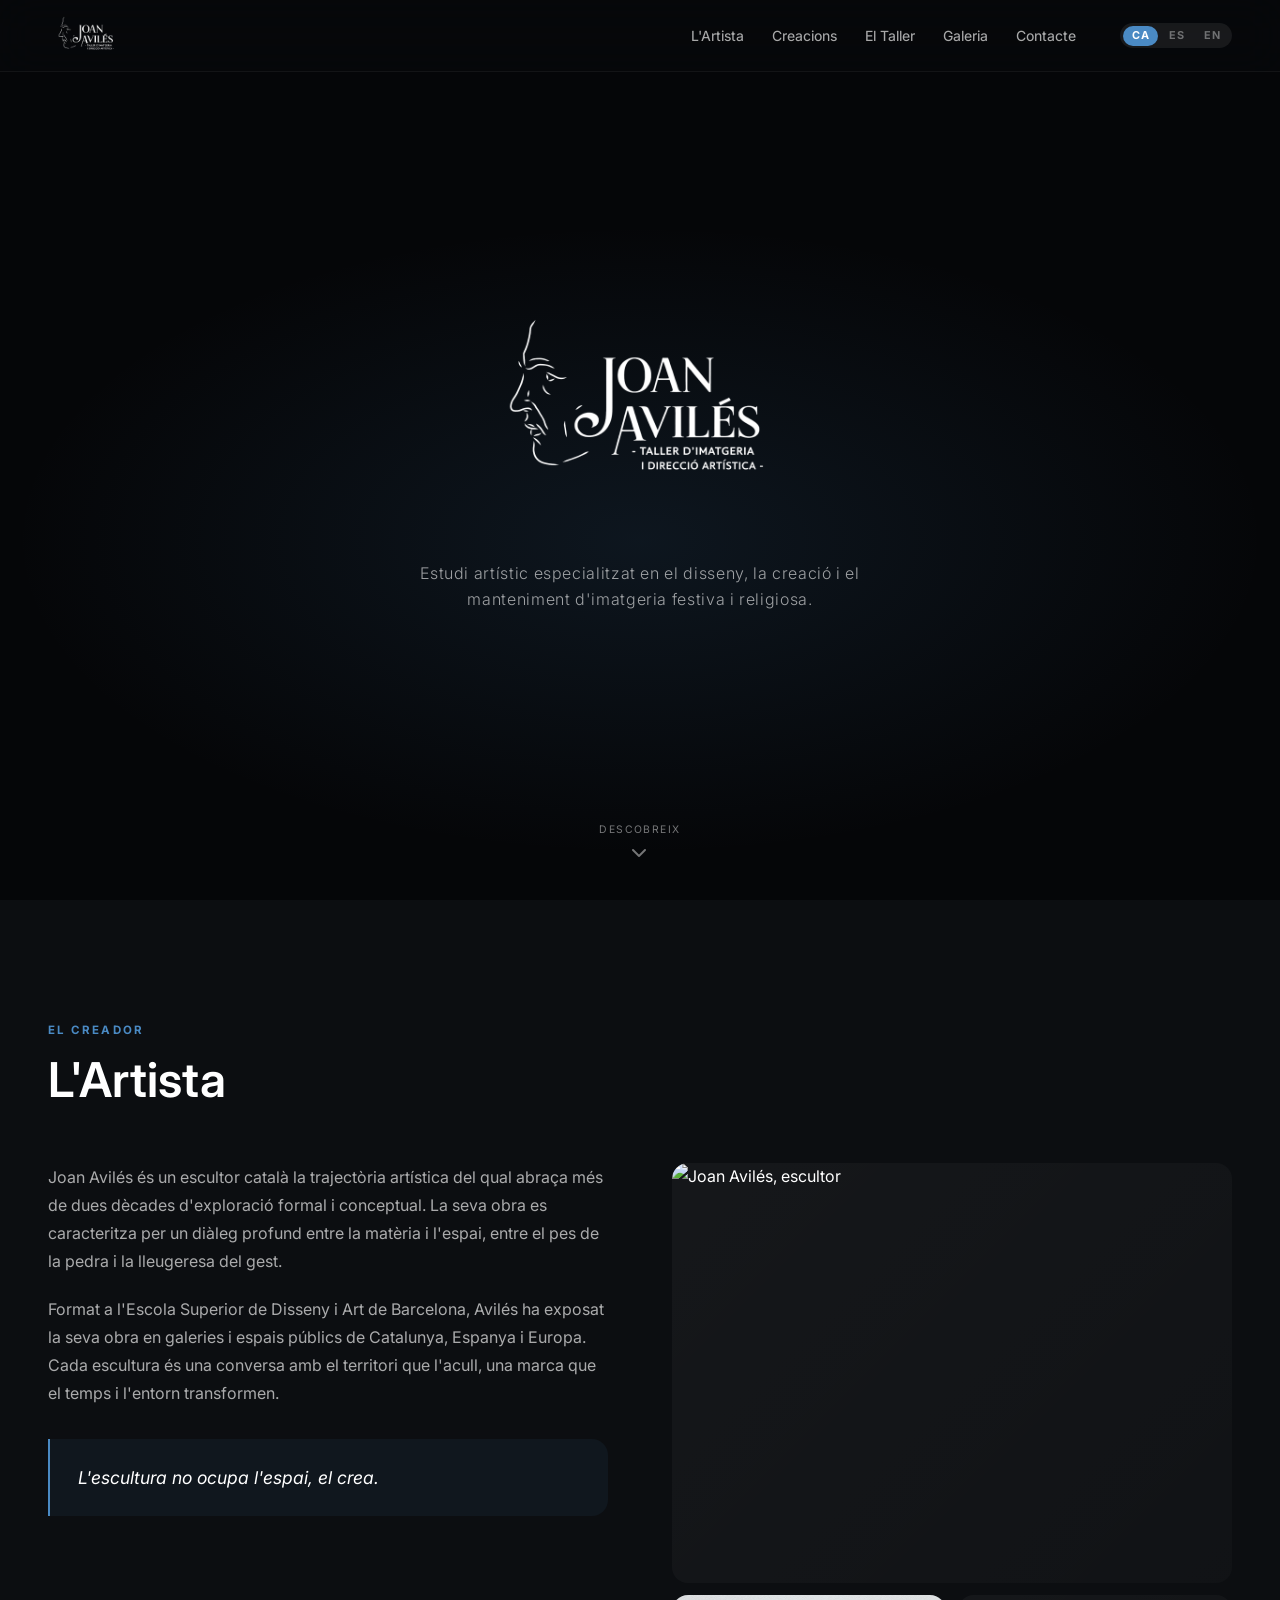
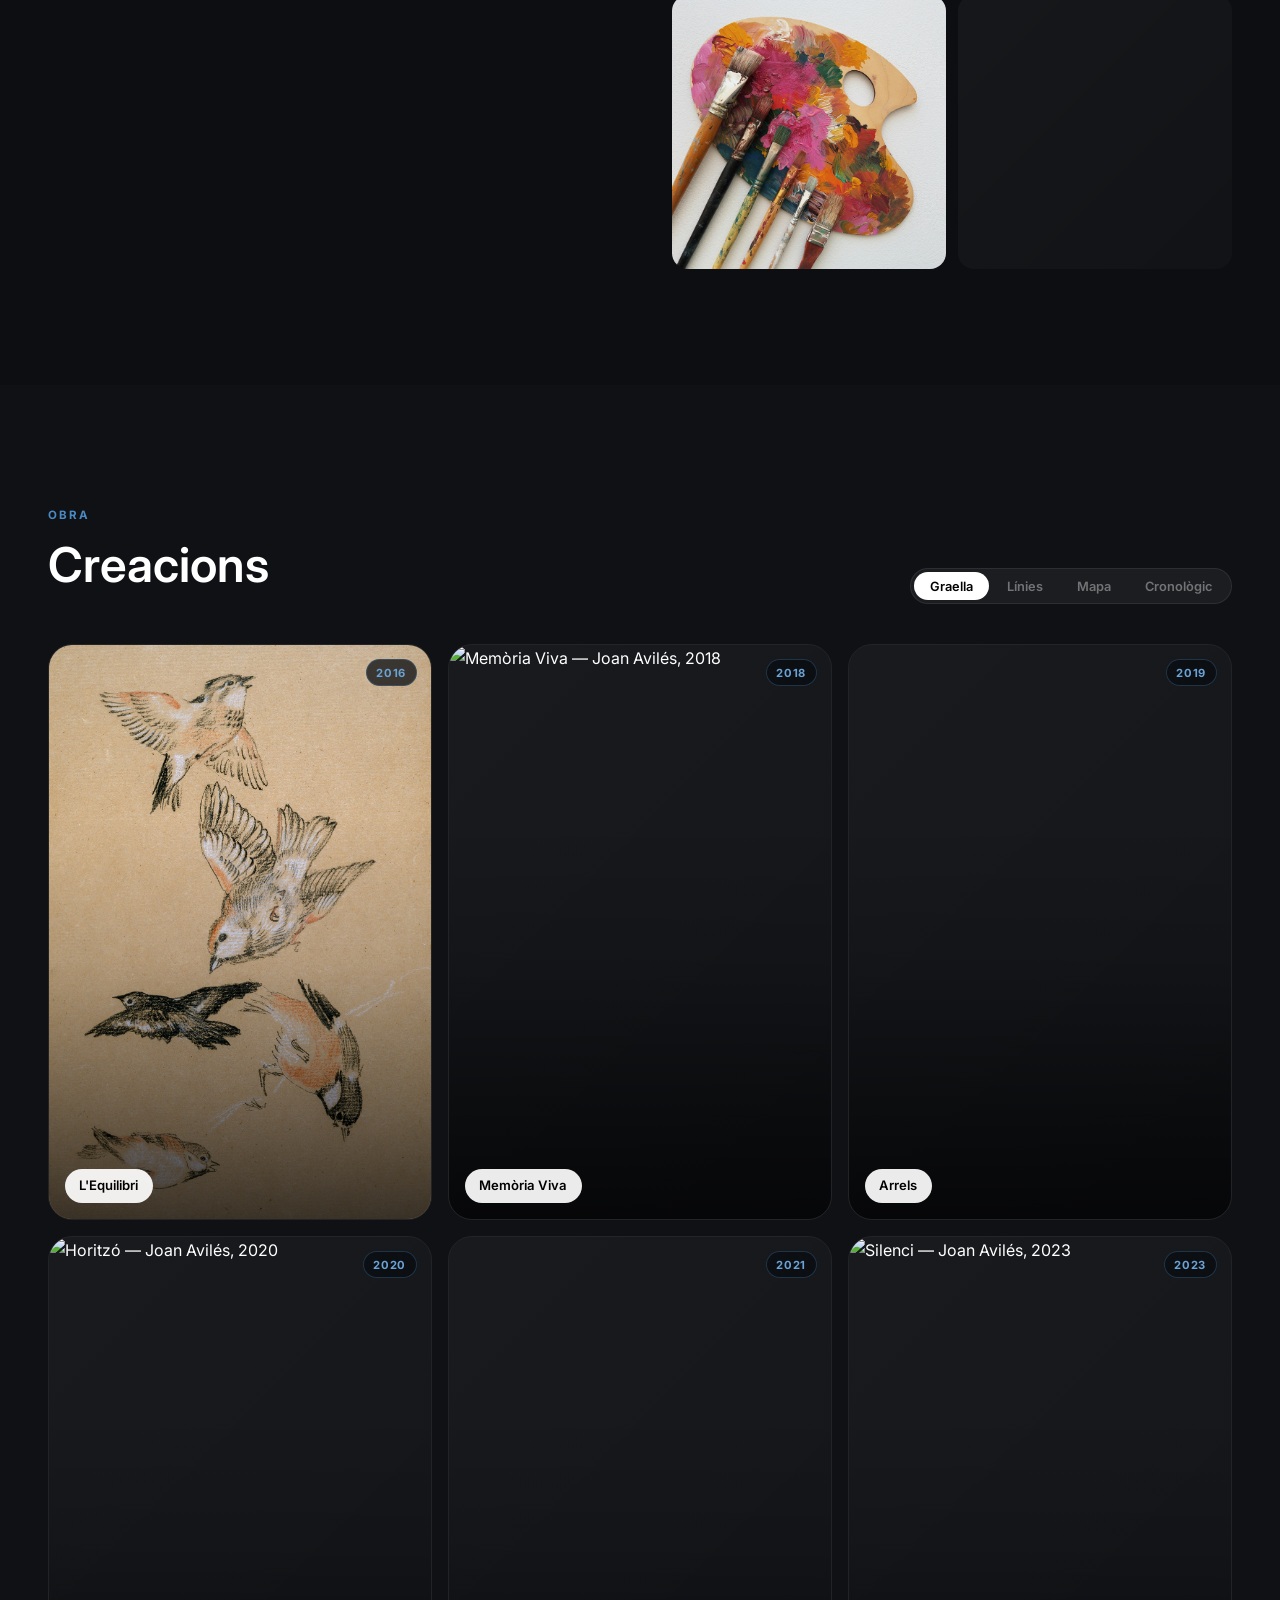
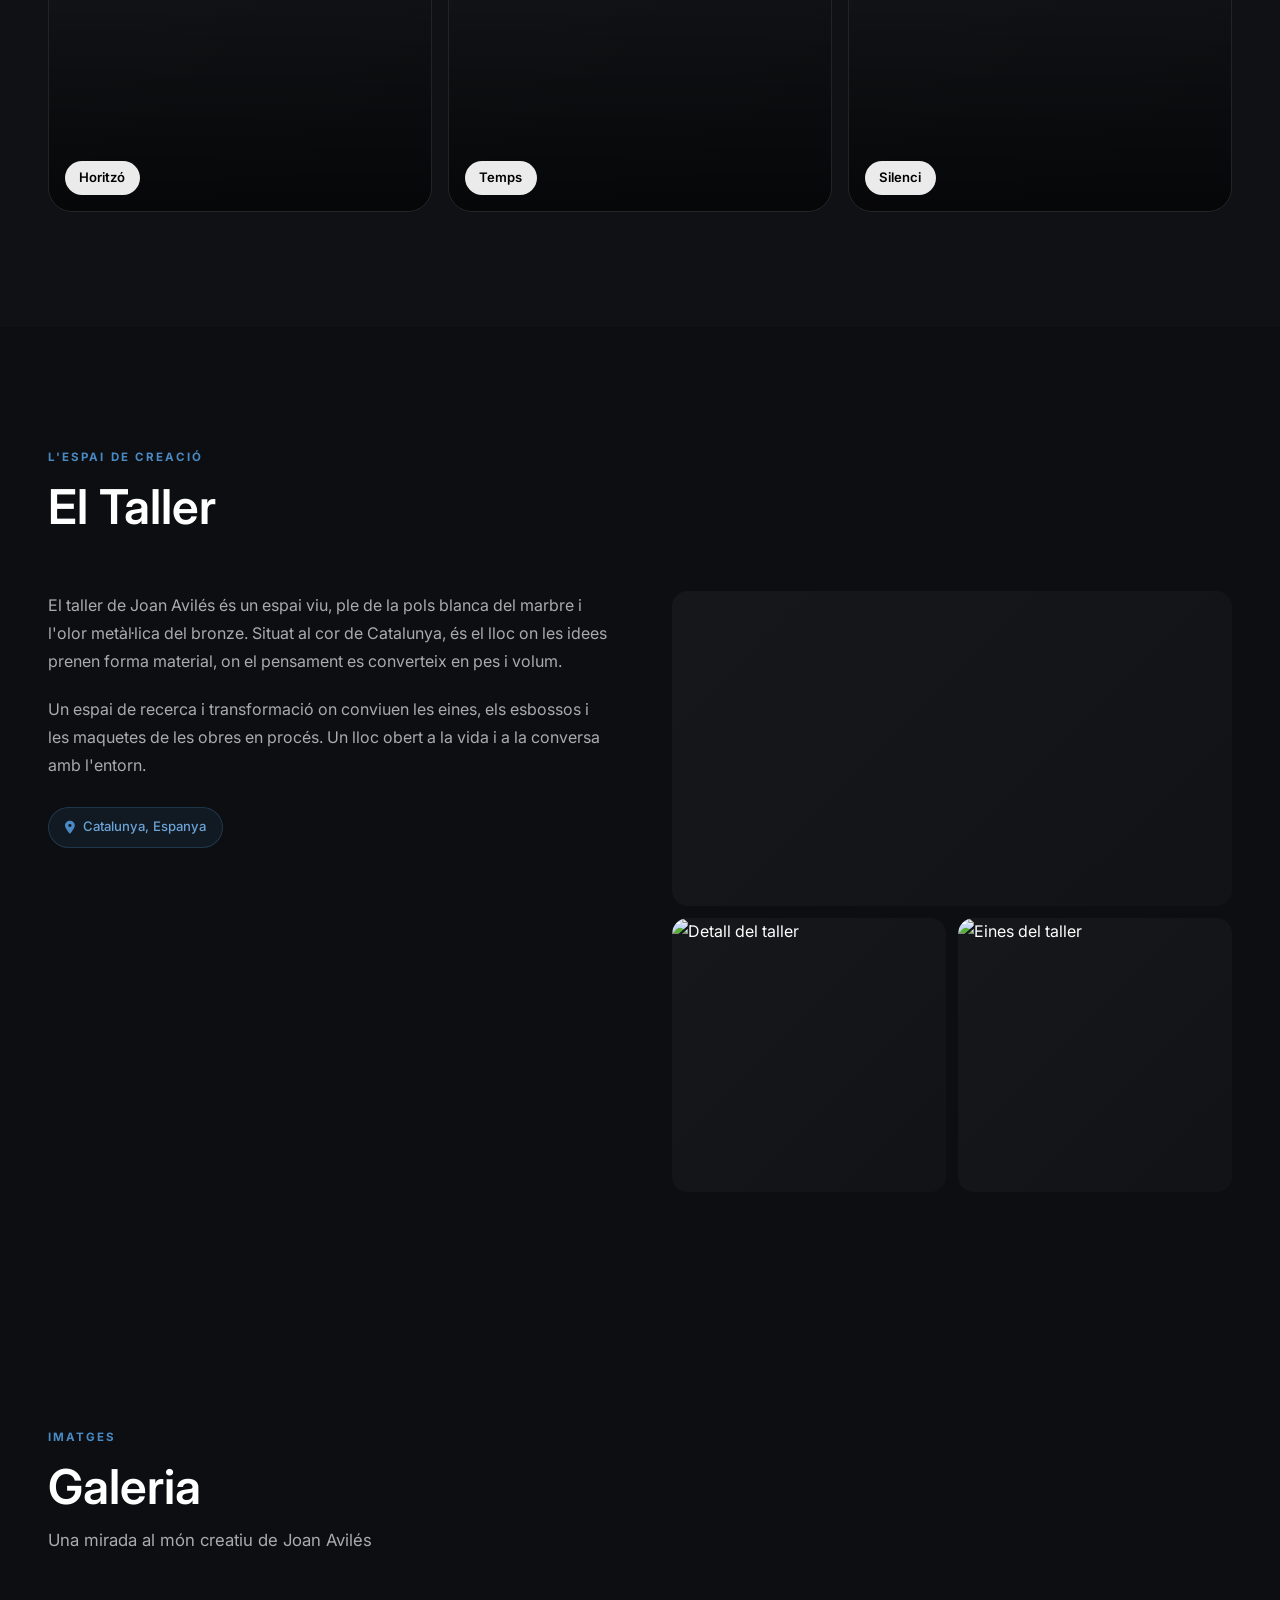
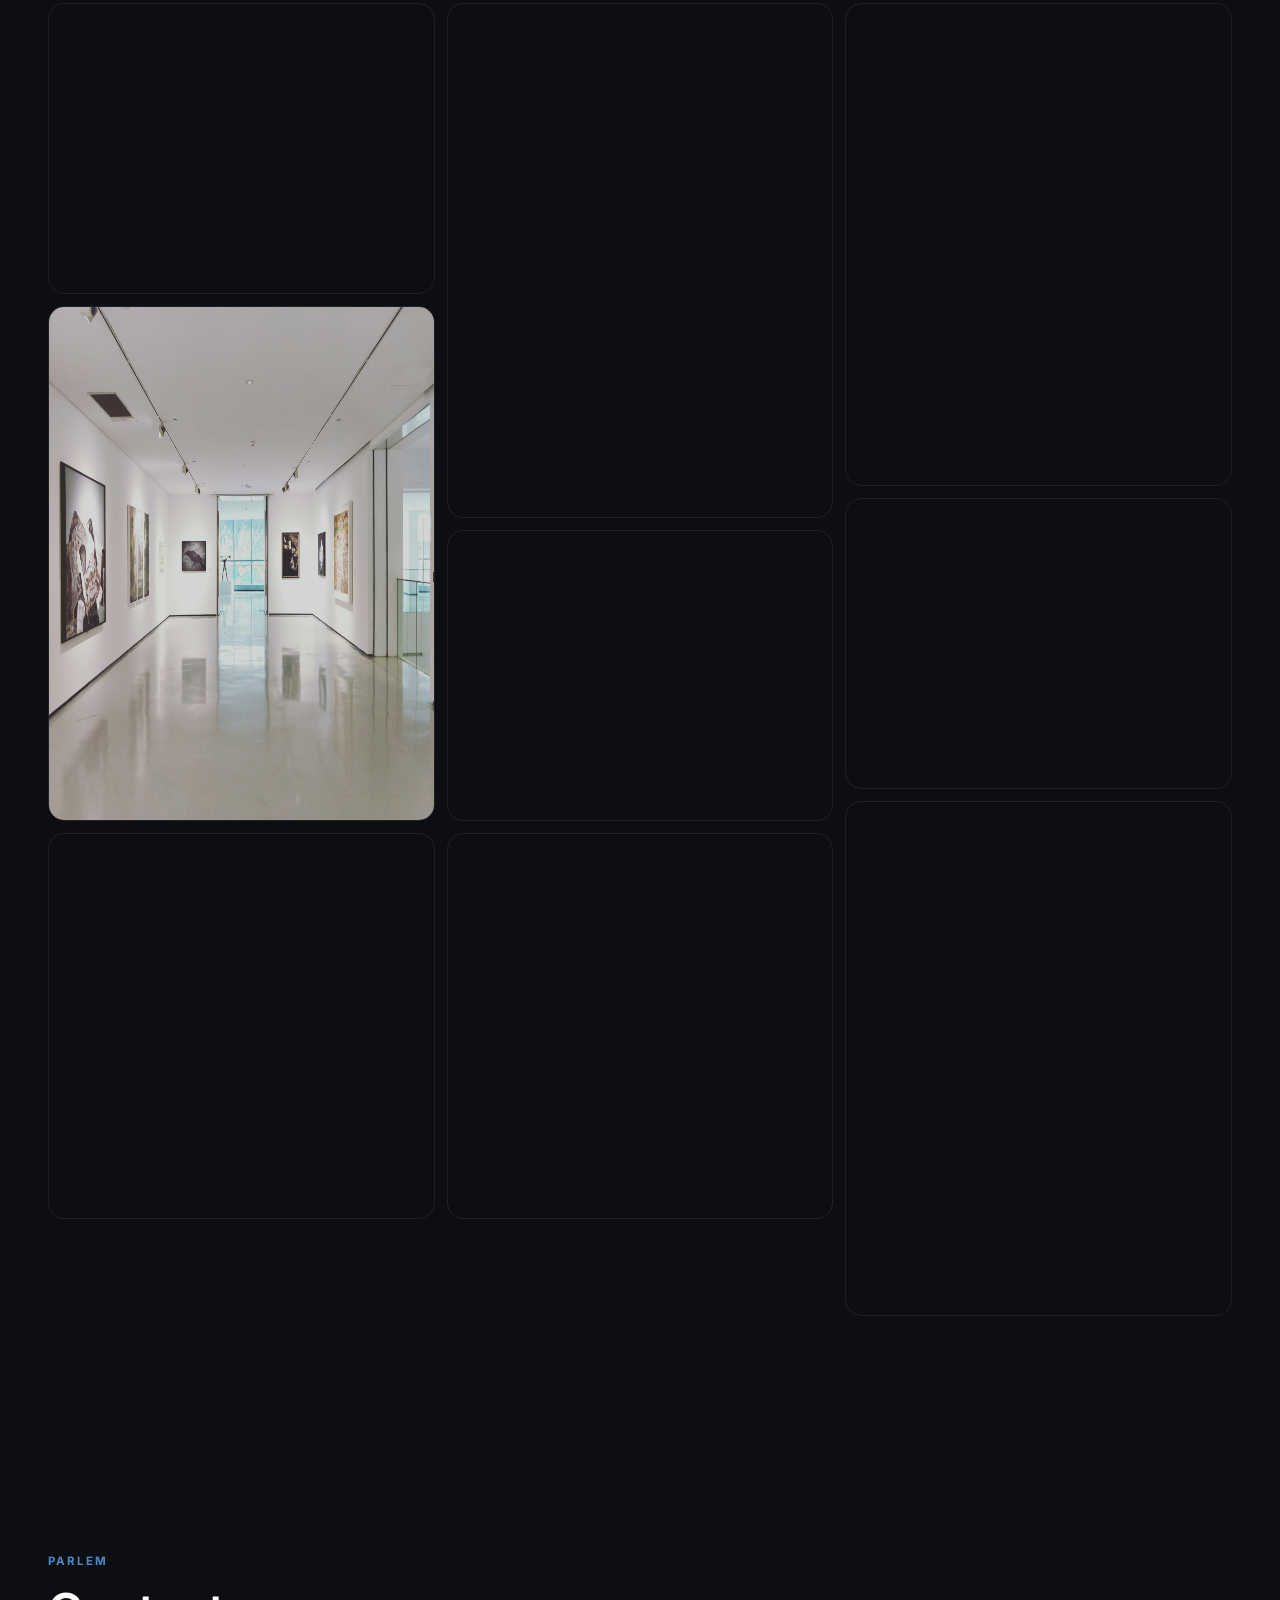
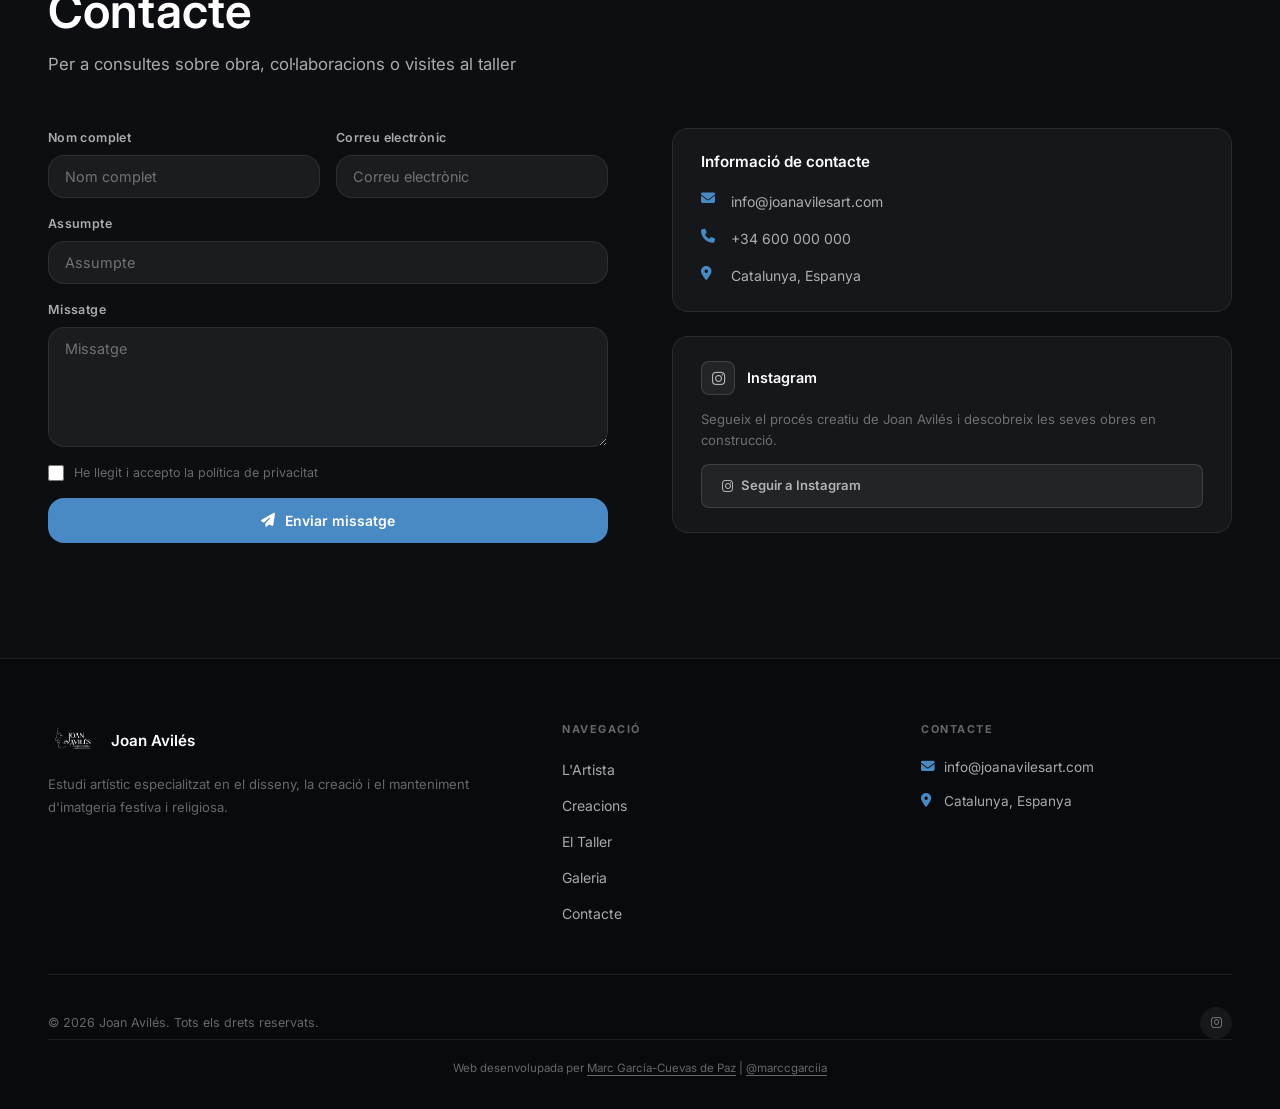
==== index.html @ 9120dd33 "Initial commit — Joan Avilés portfolio web" ====
<!DOCTYPE html>
<html lang="ca">
<head>
  <meta charset="UTF-8">
  <meta name="viewport" content="width=device-width, initial-scale=1.0">

  <!-- ═══════════════════════════════════════════════
       SEO — Títol, descripció, robots
       ═══════════════════════════════════════════════ -->
  <title>Joan Avilés — Escultor | Catalunya</title>
  <meta name="description" content="Joan Avilés, escultor català amb obra pública a Catalunya, Espanya i Europa. Descobreix les seves escultures, el seu taller i la seva trajectòria artística.">
  <meta name="keywords" content="Joan Avilés, escultor, escultura, Catalunya, art públic, bronze, marbre, obra pública">
  <meta name="robots" content="index, follow">
  <meta name="author" content="Joan Avilés">
  <link rel="canonical" href="https://www.joanavilesart.com/">

  <!-- Hreflang multilingual -->
  <link rel="alternate" hreflang="ca" href="https://www.joanavilesart.com/">
  <link rel="alternate" hreflang="es" href="https://www.joanavilesart.com/?lang=es">
  <link rel="alternate" hreflang="en" href="https://www.joanavilesart.com/?lang=en">
  <link rel="alternate" hreflang="x-default" href="https://www.joanavilesart.com/">

  <!-- ═══════════════════════════════════════════════
       Open Graph
       ═══════════════════════════════════════════════ -->
  <meta property="og:type"        content="website">
  <meta property="og:url"         content="https://www.joanavilesart.com/">
  <meta property="og:title"       content="Joan Avilés — Escultor">
  <meta property="og:description" content="Joan Avilés, escultor català amb obra pública a Catalunya, Espanya i Europa.">
  <meta property="og:image"       content="https://www.joanavilesart.com/assets/images/og-image.jpg">
  <meta property="og:image:width" content="1200">
  <meta property="og:image:height"content="630">
  <meta property="og:locale"      content="ca_ES">
  <meta property="og:locale:alternate" content="es_ES">
  <meta property="og:locale:alternate" content="en_US">

  <!-- ═══════════════════════════════════════════════
       Twitter Card
       ═══════════════════════════════════════════════ -->
  <meta name="twitter:card"        content="summary_large_image">
  <meta name="twitter:title"       content="Joan Avilés — Escultor">
  <meta name="twitter:description" content="Joan Avilés, escultor català amb obra pública a Catalunya, Espanya i Europa.">
  <meta name="twitter:image"       content="https://www.joanavilesart.com/assets/images/og-image.jpg">

  <!-- ═══════════════════════════════════════════════
       Favicon & Icons
       ═══════════════════════════════════════════════ -->
  <link rel="icon"             type="image/png" sizes="32x32" href="assets/images/favicon-32.png">
  <link rel="icon"             type="image/png" sizes="16x16" href="assets/images/favicon-16.png">
  <link rel="apple-touch-icon" sizes="180x180"               href="assets/images/apple-touch-icon.png">
  <link rel="manifest"                                        href="assets/site.webmanifest">
  <meta name="theme-color" content="#0f2340">

  <!-- ═══════════════════════════════════════════════
       Fonts — Inter
       ═══════════════════════════════════════════════ -->
  <link rel="preconnect" href="https://fonts.googleapis.com">
  <link rel="preconnect" href="https://fonts.gstatic.com" crossorigin>
  <link href="https://fonts.googleapis.com/css2?family=Inter:wght@300;400;500;600;700&display=swap" rel="stylesheet">

  <!-- ═══════════════════════════════════════════════
       Font Awesome 6
       ═══════════════════════════════════════════════ -->
  <link rel="stylesheet" href="https://cdnjs.cloudflare.com/ajax/libs/font-awesome/6.5.1/css/all.min.css" crossorigin="anonymous" referrerpolicy="no-referrer">

  <!-- ═══════════════════════════════════════════════
       Leaflet.js CSS
       ═══════════════════════════════════════════════ -->
  <link rel="stylesheet" href="https://unpkg.com/leaflet@1.9.4/dist/leaflet.css" crossorigin="">

  <!-- ═══════════════════════════════════════════════
       GLightbox CSS
       ═══════════════════════════════════════════════ -->
  <link rel="stylesheet" href="https://cdn.jsdelivr.net/npm/glightbox/dist/css/glightbox.min.css">

  <!-- Site stylesheet -->
  <link rel="stylesheet" href="css/styles.css">

  <!-- Structured Data (Schema.org) -->
  <script type="application/ld+json">
  {
    "@context": "https://schema.org",
    "@type": "Person",
    "name": "Joan Avilés",
    "jobTitle": "Escultor",
    "url": "https://www.joanavilesart.com",
    "image": "https://www.joanavilesart.com/assets/images/artista/portrait.jpg",
    "description": "Joan Avilés és un escultor català amb obra pública a Catalunya, Espanya i Europa.",
    "nationality": { "@type": "Country", "name": "Spain" },
    "address": { "@type": "PostalAddress", "addressCountry": "ES", "addressRegion": "Catalunya" },
    "sameAs": [
      "https://www.instagram.com/joanavilesart/"
    ]
  }
  </script>
</head>
<body>

  <!-- ═══════════════════════════════════════════════════════════
       HEADER — Navbar liquid glass
       ═══════════════════════════════════════════════════════════ -->
  <header class="site-header" role="banner">
    <div class="nav-inner">

      <!-- Logo -->
      <a href="#inicio" class="nav-logo" aria-label="Joan Avilés — inici">
        <img src="assets/images/logo.png" alt="Logotip Joan Avilés" width="48" height="48">
      </a>

      <!-- Desktop nav links -->
      <nav class="nav-links" aria-label="Navegació principal">
        <a href="#artista"    data-i18n="nav.artista">El Artista</a>
        <a href="#creaciones" data-i18n="nav.creaciones">Creaciones</a>
        <a href="#taller"     data-i18n="nav.taller">El Taller</a>
        <a href="#galeria"    data-i18n="nav.galeria">Galería</a>
        <a href="#contacto"   data-i18n="nav.contacto">Contacto</a>
      </nav>

      <!-- Language selector (desktop) -->
      <div class="lang-selector" role="group" aria-label="Selector d'idioma">
        <span class="lang-pill" aria-hidden="true"></span>
        <button class="lang-btn" data-lang="ca" aria-label="Català">CA</button>
        <button class="lang-btn" data-lang="es" aria-label="Castellano">ES</button>
        <button class="lang-btn" data-lang="en" aria-label="English">EN</button>
      </div>

      <!-- Mobile toggle -->
      <button class="nav-toggle" aria-label="Obrir menú" aria-expanded="false" aria-controls="mobile-menu">
        <span></span><span></span><span></span>
      </button>

    </div>
  </header>

  <!-- Mobile overlay + drawer -->
  <div class="mobile-overlay" aria-hidden="true"></div>
  <nav class="mobile-menu" id="mobile-menu" aria-label="Menú mòbil">
    <a href="#inicio"     data-i18n="nav.inicio">Inicio</a>
    <a href="#artista"    data-i18n="nav.artista">El Artista</a>
    <a href="#creaciones" data-i18n="nav.creaciones">Creaciones</a>
    <a href="#taller"     data-i18n="nav.taller">El Taller</a>
    <a href="#galeria"    data-i18n="nav.galeria">Galería</a>
    <a href="#contacto"   data-i18n="nav.contacto">Contacto</a>
    <div class="mobile-lang" role="group" aria-label="Idioma">
      <span class="lang-pill" aria-hidden="true"></span>
      <button class="lang-btn" data-lang="ca">CA</button>
      <button class="lang-btn" data-lang="es">ES</button>
      <button class="lang-btn" data-lang="en">EN</button>
    </div>
  </nav>

  <main>

    <!-- ═══════════════════════════════════════════════════════════
         HERO — Vídeo full screen
         ═══════════════════════════════════════════════════════════ -->
    <section id="inicio" class="hero" aria-label="Portada">

      <div class="hero-video-wrap" aria-hidden="true">
        <!-- Afegeix el teu vídeo a assets/videos/hero.mp4 -->
        <video
          autoplay muted loop playsinline
          preload="none"
          poster="assets/images/hero-poster.jpg">
          <source src="assets/videos/hero.mp4" type="video/mp4">
        </video>
        <div class="hero-overlay"></div>
      </div>
      <div class="hero-glow" aria-hidden="true"></div>

      <div class="hero-content">
        <div class="hero-logo-wrap">
          <img src="assets/images/logo.png" alt="Joan Avilés" width="180" height="180">
        </div>
        <p class="hero-subtitle" data-i18n="hero.subtitle">Escultor</p>
      </div>

      <button class="hero-scroll" aria-label="Desplaça't a la secció artista">
        <span data-i18n="hero.scroll">Descobreix</span>
        <i class="fas fa-chevron-down" aria-hidden="true"></i>
      </button>

    </section>

    <!-- ═══════════════════════════════════════════════════════════
         EL ARTISTA
         ═══════════════════════════════════════════════════════════ -->
    <section id="artista" class="site-section" aria-labelledby="artista-heading">
      <div class="container">

        <span class="section-label reveal" data-i18n="artista.label">El Creador</span>
        <h2 class="section-title reveal reveal-delay-1" id="artista-heading" data-i18n="artista.title">L'Artista</h2>

        <div class="artista-grid">

          <!-- Text + quote -->
          <div class="artista-bio reveal reveal-delay-1">
            <p data-i18n="artista.bio1">Joan Avilés és un escultor català la trajectòria artística del qual abraça més de dues dècades d'exploració formal i conceptual.</p>
            <p data-i18n="artista.bio2">Format a l'Escola Superior de Disseny i Art de Barcelona, Avilés ha exposat la seva obra en galeries i espais públics de Catalunya, Espanya i Europa.</p>
            <div class="artista-quote">
              <blockquote data-i18n="artista.quote">"L'escultura no ocupa l'espai, el crea."</blockquote>
            </div>
          </div>

          <!-- Photos -->
          <div class="artista-photos reveal reveal-delay-2" aria-label="Fotografies del artista">
            <!-- Foto principal -->
            <div class="img-placeholder artista-photo-main">
              <img
                src="assets/images/artista/portrait.jpg"
                alt="Joan Avilés, escultor"
                loading="lazy" decoding="async">
            </div>
            <!-- Foto 2 -->
            <div class="img-placeholder artista-photo-sm">
              <img
                src="assets/images/artista/photo2.jpg"
                alt="Joan Avilés al taller"
                loading="lazy" decoding="async">
            </div>
            <!-- Foto 3 -->
            <div class="img-placeholder artista-photo-sm">
              <img
                src="assets/images/artista/photo3.jpg"
                alt="Joan Avilés treballant"
                loading="lazy" decoding="async">
            </div>
          </div>

        </div>
      </div>
    </section>

    <!-- ═══════════════════════════════════════════════════════════
         CREACIONES
         ═══════════════════════════════════════════════════════════ -->
    <section id="creaciones" class="site-section bg-alt" aria-labelledby="creaciones-heading">
      <div class="container">

        <!-- Header + tabs -->
        <div class="creaciones-header reveal">
          <div class="creaciones-header-text">
            <span class="section-label" data-i18n="creaciones.label">Obra</span>
            <h2 class="section-title" id="creaciones-heading" data-i18n="creaciones.title">Creacions</h2>
          </div>
          <nav class="obras-tabs" role="tablist" aria-label="Vistes de les creacions">
            <button class="obras-tab active" role="tab" aria-selected="true"  data-tab="graella"    data-i18n="creaciones.tab.graella">Graella</button>
            <button class="obras-tab"        role="tab" aria-selected="false" data-tab="linies"     data-i18n="creaciones.tab.linies">Línies</button>
            <button class="obras-tab"        role="tab" aria-selected="false" data-tab="mapa"       data-i18n="creaciones.tab.mapa">Mapa</button>
            <button class="obras-tab"        role="tab" aria-selected="false" data-tab="cronologic" data-i18n="creaciones.tab.cronologic">Cronològic</button>
          </nav>
        </div>

        <!-- Macro dataset hidden — used by all views -->
        <div id="obras-data" hidden>
          <div data-obra-id="obra1" data-year="2016" data-img="assets/images/creaciones/obra1.jpg"
            data-title-i18n="obra1.title" data-location-i18n="obra1.location"
            data-material-i18n="obra1.material" data-desc-i18n="obra1.desc"
            data-lat="41.3851" data-lng="2.1734"></div>
          <div data-obra-id="obra2" data-year="2018" data-img="assets/images/creaciones/obra2.jpg"
            data-title-i18n="obra2.title" data-location-i18n="obra2.location"
            data-material-i18n="obra2.material" data-desc-i18n="obra2.desc"
            data-lat="41.9794" data-lng="2.8214"></div>
          <div data-obra-id="obra3" data-year="2019" data-img="assets/images/creaciones/obra3.jpg"
            data-title-i18n="obra3.title" data-location-i18n="obra3.location"
            data-material-i18n="obra3.material" data-desc-i18n="obra3.desc"
            data-lat="41.1189" data-lng="1.2445"></div>
          <div data-obra-id="obra4" data-year="2020" data-img="assets/images/creaciones/obra4.jpg"
            data-title-i18n="obra4.title" data-location-i18n="obra4.location"
            data-material-i18n="obra4.material" data-desc-i18n="obra4.desc"
            data-lat="48.8566" data-lng="2.3522"></div>
          <div data-obra-id="obra5" data-year="2021" data-img="assets/images/creaciones/obra5.jpg"
            data-title-i18n="obra5.title" data-location-i18n="obra5.location"
            data-material-i18n="obra5.material" data-desc-i18n="obra5.desc"
            data-lat="52.5200" data-lng="13.4050"></div>
          <div data-obra-id="obra6" data-year="2023" data-img="assets/images/creaciones/obra6.jpg"
            data-title-i18n="obra6.title" data-location-i18n="obra6.location"
            data-material-i18n="obra6.material" data-desc-i18n="obra6.desc"
            data-lat="40.7128" data-lng="-74.0060"></div>
        </div>

        <!-- ── GRAELLA ────────────────────────────────────── -->
        <div id="view-graella" class="obras-view active" role="tabpanel">
          <div class="obras-grid" role="list">

            <article class="obra-card reveal" role="listitem" tabindex="0"
              data-obra-id="obra1" data-year="2016"
              data-img="assets/images/creaciones/obra1.jpg"
              data-title="L'Equilibri" data-location="Barcelona, Catalunya"
              data-material="Marbre blanc de Carrara"
              data-desc="Una peça que explora la tensió entre el pes i la levitat. Dues masses de marbre blanc suspeses en un equilibri aparentment impossible, desafiant la gravetat amb una precisió milimètrica.">
              <div class="obra-card-img">
                <img src="assets/images/creaciones/obra1.jpg" alt="L'Equilibri — Joan Avilés, 2016" loading="lazy" decoding="async">
              </div>
              <div class="obra-card-gradient"></div>
              <span class="obra-card-year-badge" data-i18n="obra1.year">2016</span>
              <div class="obra-card-label">
                <span class="obra-card-label-pill" data-i18n="obra1.title">L'Equilibri</span>
              </div>
              <p class="obra-card-desc" hidden data-i18n="obra1.desc">Una peça que explora la tensió entre el pes i la levitat.</p>
              <p class="obra-card-material" hidden data-i18n="obra1.material">Marbre blanc de Carrara</p>
            </article>

            <article class="obra-card reveal reveal-delay-1" role="listitem" tabindex="0"
              data-obra-id="obra2" data-year="2018"
              data-img="assets/images/creaciones/obra2.jpg"
              data-title="Memòria Viva" data-location="Girona, Catalunya"
              data-material="Bronze patinat"
              data-desc="Un conjunt de figures en bronze que emergeixen del terra com si fossin records materialitzats. L'obra fa referència a la memòria col·lectiva i la identitat cultural del territori.">
              <div class="obra-card-img">
                <img src="assets/images/creaciones/obra2.jpg" alt="Memòria Viva — Joan Avilés, 2018" loading="lazy" decoding="async">
              </div>
              <div class="obra-card-gradient"></div>
              <span class="obra-card-year-badge" data-i18n="obra2.year">2018</span>
              <div class="obra-card-label">
                <span class="obra-card-label-pill" data-i18n="obra2.title">Memòria Viva</span>
              </div>
              <p class="obra-card-desc" hidden data-i18n="obra2.desc">Un conjunt de figures en bronze que emergeixen del terra.</p>
              <p class="obra-card-material" hidden data-i18n="obra2.material">Bronze patinat</p>
            </article>

            <article class="obra-card reveal reveal-delay-2" role="listitem" tabindex="0"
              data-obra-id="obra3" data-year="2019"
              data-img="assets/images/creaciones/obra3.jpg"
              data-title="Arrels" data-location="Tarragona, Catalunya"
              data-material="Pedra calcària local"
              data-desc="Tallada directament en pedra calcària extreta del territori tarragoní, aquesta peça celebra la connexió entre l'home i la terra. Les seves formes orgàniques evoquen les arrels d'un arbre invisible.">
              <div class="obra-card-img">
                <img src="assets/images/creaciones/obra3.jpg" alt="Arrels — Joan Avilés, 2019" loading="lazy" decoding="async">
              </div>
              <div class="obra-card-gradient"></div>
              <span class="obra-card-year-badge" data-i18n="obra3.year">2019</span>
              <div class="obra-card-label">
                <span class="obra-card-label-pill" data-i18n="obra3.title">Arrels</span>
              </div>
              <p class="obra-card-desc" hidden data-i18n="obra3.desc">Tallada directament en pedra calcària extreta del territori tarragoní.</p>
              <p class="obra-card-material" hidden data-i18n="obra3.material">Pedra calcària local</p>
            </article>

            <article class="obra-card reveal" role="listitem" tabindex="0"
              data-obra-id="obra4" data-year="2020"
              data-img="assets/images/creaciones/obra4.jpg"
              data-title="Horitzó" data-location="París, França"
              data-material="Acer Corten"
              data-desc="Una peça monumental d'acer Corten que dialoga amb l'horitzó del paisatge parisenc. La seva oxidació natural es transforma amb el temps, fent de cada visitant testimoni d'un canvi constant.">
              <div class="obra-card-img">
                <img src="assets/images/creaciones/obra4.jpg" alt="Horitzó — Joan Avilés, 2020" loading="lazy" decoding="async">
              </div>
              <div class="obra-card-gradient"></div>
              <span class="obra-card-year-badge" data-i18n="obra4.year">2020</span>
              <div class="obra-card-label">
                <span class="obra-card-label-pill" data-i18n="obra4.title">Horitzó</span>
              </div>
              <p class="obra-card-desc" hidden data-i18n="obra4.desc">Una peça monumental d'acer Corten que dialoga amb l'horitzó.</p>
              <p class="obra-card-material" hidden data-i18n="obra4.material">Acer Corten</p>
            </article>

            <article class="obra-card reveal reveal-delay-1" role="listitem" tabindex="0"
              data-obra-id="obra5" data-year="2021"
              data-img="assets/images/creaciones/obra5.jpg"
              data-title="Temps" data-location="Berlín, Alemanya"
              data-material="Formigó i ferro"
              data-desc="Instal·lada al cor de Berlín, aquesta escultura reflexiona sobre el pas del temps i la permanència de la memòria. Les seves capes de formigó i ferro evoquen les capes de la història.">
              <div class="obra-card-img">
                <img src="assets/images/creaciones/obra5.jpg" alt="Temps — Joan Avilés, 2021" loading="lazy" decoding="async">
              </div>
              <div class="obra-card-gradient"></div>
              <span class="obra-card-year-badge" data-i18n="obra5.year">2021</span>
              <div class="obra-card-label">
                <span class="obra-card-label-pill" data-i18n="obra5.title">Temps</span>
              </div>
              <p class="obra-card-desc" hidden data-i18n="obra5.desc">Instal·lada al cor de Berlín, reflexiona sobre el pas del temps.</p>
              <p class="obra-card-material" hidden data-i18n="obra5.material">Formigó i ferro</p>
            </article>

            <article class="obra-card reveal reveal-delay-2" role="listitem" tabindex="0"
              data-obra-id="obra6" data-year="2023"
              data-img="assets/images/creaciones/obra6.jpg"
              data-title="Silenci" data-location="Nova York, EUA"
              data-material="Marbre negre"
              data-desc="Una peça minimalista de marbre negre que qüestiona la relació entre el buit i la presència. El seu caràcter monolític invita a la contemplació i a l'escolta del silenci interior.">
              <div class="obra-card-img">
                <img src="assets/images/creaciones/obra6.jpg" alt="Silenci — Joan Avilés, 2023" loading="lazy" decoding="async">
              </div>
              <div class="obra-card-gradient"></div>
              <span class="obra-card-year-badge" data-i18n="obra6.year">2023</span>
              <div class="obra-card-label">
                <span class="obra-card-label-pill" data-i18n="obra6.title">Silenci</span>
              </div>
              <p class="obra-card-desc" hidden data-i18n="obra6.desc">Una peça minimalista de marbre negre.</p>
              <p class="obra-card-material" hidden data-i18n="obra6.material">Marbre negre</p>
            </article>

          </div>
        </div><!-- /view-graella -->

        <!-- ── LÍNIES ──────────────────────────────────────── -->
        <div id="view-linies" class="obras-view" role="tabpanel">
          <div class="obras-list" role="list">
            <div class="obra-row" role="listitem" tabindex="0" data-obra-id="obra1">
              <span class="obra-row-num">01</span>
              <div class="obra-row-info">
                <span class="obra-row-title" data-i18n="obra1.title">L'Equilibri</span>
                <div class="obra-row-meta">
                  <span><i class="fas fa-map-pin" aria-hidden="true"></i> <span data-i18n="obra1.location">Barcelona, Catalunya</span></span>
                  <span><i class="fas fa-cube" aria-hidden="true"></i> <span data-i18n="obra1.material">Marbre blanc de Carrara</span></span>
                </div>
              </div>
              <div class="obra-row-thumb">
                <img src="assets/images/creaciones/obra1.jpg" alt="" loading="lazy" decoding="async">
              </div>
            </div>
            <div class="obra-row" role="listitem" tabindex="0" data-obra-id="obra2">
              <span class="obra-row-num">02</span>
              <div class="obra-row-info">
                <span class="obra-row-title" data-i18n="obra2.title">Memòria Viva</span>
                <div class="obra-row-meta">
                  <span><i class="fas fa-map-pin" aria-hidden="true"></i> <span data-i18n="obra2.location">Girona, Catalunya</span></span>
                  <span><i class="fas fa-cube" aria-hidden="true"></i> <span data-i18n="obra2.material">Bronze patinat</span></span>
                </div>
              </div>
              <div class="obra-row-thumb">
                <img src="assets/images/creaciones/obra2.jpg" alt="" loading="lazy" decoding="async">
              </div>
            </div>
            <div class="obra-row" role="listitem" tabindex="0" data-obra-id="obra3">
              <span class="obra-row-num">03</span>
              <div class="obra-row-info">
                <span class="obra-row-title" data-i18n="obra3.title">Arrels</span>
                <div class="obra-row-meta">
                  <span><i class="fas fa-map-pin" aria-hidden="true"></i> <span data-i18n="obra3.location">Tarragona, Catalunya</span></span>
                  <span><i class="fas fa-cube" aria-hidden="true"></i> <span data-i18n="obra3.material">Pedra calcària local</span></span>
                </div>
              </div>
              <div class="obra-row-thumb">
                <img src="assets/images/creaciones/obra3.jpg" alt="" loading="lazy" decoding="async">
              </div>
            </div>
            <div class="obra-row" role="listitem" tabindex="0" data-obra-id="obra4">
              <span class="obra-row-num">04</span>
              <div class="obra-row-info">
                <span class="obra-row-title" data-i18n="obra4.title">Horitzó</span>
                <div class="obra-row-meta">
                  <span><i class="fas fa-map-pin" aria-hidden="true"></i> <span data-i18n="obra4.location">París, França</span></span>
                  <span><i class="fas fa-cube" aria-hidden="true"></i> <span data-i18n="obra4.material">Acer Corten</span></span>
                </div>
              </div>
              <div class="obra-row-thumb">
                <img src="assets/images/creaciones/obra4.jpg" alt="" loading="lazy" decoding="async">
              </div>
            </div>
            <div class="obra-row" role="listitem" tabindex="0" data-obra-id="obra5">
              <span class="obra-row-num">05</span>
              <div class="obra-row-info">
                <span class="obra-row-title" data-i18n="obra5.title">Temps</span>
                <div class="obra-row-meta">
                  <span><i class="fas fa-map-pin" aria-hidden="true"></i> <span data-i18n="obra5.location">Berlín, Alemanya</span></span>
                  <span><i class="fas fa-cube" aria-hidden="true"></i> <span data-i18n="obra5.material">Formigó i ferro</span></span>
                </div>
              </div>
              <div class="obra-row-thumb">
                <img src="assets/images/creaciones/obra5.jpg" alt="" loading="lazy" decoding="async">
              </div>
            </div>
            <div class="obra-row" role="listitem" tabindex="0" data-obra-id="obra6">
              <span class="obra-row-num">06</span>
              <div class="obra-row-info">
                <span class="obra-row-title" data-i18n="obra6.title">Silenci</span>
                <div class="obra-row-meta">
                  <span><i class="fas fa-map-pin" aria-hidden="true"></i> <span data-i18n="obra6.location">Nova York, EUA</span></span>
                  <span><i class="fas fa-cube" aria-hidden="true"></i> <span data-i18n="obra6.material">Marbre negre</span></span>
                </div>
              </div>
              <div class="obra-row-thumb">
                <img src="assets/images/creaciones/obra6.jpg" alt="" loading="lazy" decoding="async">
              </div>
            </div>
          </div>
        </div><!-- /view-linies -->

        <!-- ── MAPA ────────────────────────────────────────── -->
        <div id="view-mapa" class="obras-view" role="tabpanel">
          <div class="map-wrap">
            <div id="obras-map" role="application" aria-label="Mapa interactiu de les obres de Joan Avilés"></div>
          </div>
          <p class="map-caption">
            <i class="fas fa-info-circle" aria-hidden="true"></i>
            <span data-i18n="creaciones.map.subtitle">Fes clic a un marcador per veure la informació de l'obra</span>
          </p>
        </div><!-- /view-mapa -->

        <!-- ── CRONOLOGIC ──────────────────────────────────── -->
        <div id="view-cronologic" class="obras-view" role="tabpanel">
          <div class="timeline" role="list">

            <div class="timeline-item" role="listitem">
              <div class="timeline-content" data-obra-id="obra1" role="button" tabindex="0">
                <div class="timeline-thumb"><img src="assets/images/creaciones/obra1.jpg" alt="" loading="lazy" decoding="async"></div>
                <div>
                  <p class="timeline-text-year" data-i18n="obra1.year">2016</p>
                  <p class="timeline-text-title" data-i18n="obra1.title">L'Equilibri</p>
                  <p class="timeline-text-location" data-i18n="obra1.location">Barcelona, Catalunya</p>
                </div>
              </div>
              <div class="timeline-dot" aria-hidden="true"><span>16</span></div>
              <div class="timeline-empty"></div>
            </div>

            <div class="timeline-item" role="listitem">
              <div class="timeline-empty"></div>
              <div class="timeline-dot" aria-hidden="true"><span>18</span></div>
              <div class="timeline-content" data-obra-id="obra2" role="button" tabindex="0">
                <div class="timeline-thumb"><img src="assets/images/creaciones/obra2.jpg" alt="" loading="lazy" decoding="async"></div>
                <div>
                  <p class="timeline-text-year" data-i18n="obra2.year">2018</p>
                  <p class="timeline-text-title" data-i18n="obra2.title">Memòria Viva</p>
                  <p class="timeline-text-location" data-i18n="obra2.location">Girona, Catalunya</p>
                </div>
              </div>
            </div>

            <div class="timeline-item" role="listitem">
              <div class="timeline-content" data-obra-id="obra3" role="button" tabindex="0">
                <div class="timeline-thumb"><img src="assets/images/creaciones/obra3.jpg" alt="" loading="lazy" decoding="async"></div>
                <div>
                  <p class="timeline-text-year" data-i18n="obra3.year">2019</p>
                  <p class="timeline-text-title" data-i18n="obra3.title">Arrels</p>
                  <p class="timeline-text-location" data-i18n="obra3.location">Tarragona, Catalunya</p>
                </div>
              </div>
              <div class="timeline-dot" aria-hidden="true"><span>19</span></div>
              <div class="timeline-empty"></div>
            </div>

            <div class="timeline-item" role="listitem">
              <div class="timeline-empty"></div>
              <div class="timeline-dot" aria-hidden="true"><span>20</span></div>
              <div class="timeline-content" data-obra-id="obra4" role="button" tabindex="0">
                <div class="timeline-thumb"><img src="assets/images/creaciones/obra4.jpg" alt="" loading="lazy" decoding="async"></div>
                <div>
                  <p class="timeline-text-year" data-i18n="obra4.year">2020</p>
                  <p class="timeline-text-title" data-i18n="obra4.title">Horitzó</p>
                  <p class="timeline-text-location" data-i18n="obra4.location">París, França</p>
                </div>
              </div>
            </div>

            <div class="timeline-item" role="listitem">
              <div class="timeline-content" data-obra-id="obra5" role="button" tabindex="0">
                <div class="timeline-thumb"><img src="assets/images/creaciones/obra5.jpg" alt="" loading="lazy" decoding="async"></div>
                <div>
                  <p class="timeline-text-year" data-i18n="obra5.year">2021</p>
                  <p class="timeline-text-title" data-i18n="obra5.title">Temps</p>
                  <p class="timeline-text-location" data-i18n="obra5.location">Berlín, Alemanya</p>
                </div>
              </div>
              <div class="timeline-dot" aria-hidden="true"><span>21</span></div>
              <div class="timeline-empty"></div>
            </div>

            <div class="timeline-item" role="listitem">
              <div class="timeline-empty"></div>
              <div class="timeline-dot" aria-hidden="true"><span>23</span></div>
              <div class="timeline-content" data-obra-id="obra6" role="button" tabindex="0">
                <div class="timeline-thumb"><img src="assets/images/creaciones/obra6.jpg" alt="" loading="lazy" decoding="async"></div>
                <div>
                  <p class="timeline-text-year" data-i18n="obra6.year">2023</p>
                  <p class="timeline-text-title" data-i18n="obra6.title">Silenci</p>
                  <p class="timeline-text-location" data-i18n="obra6.location">Nova York, EUA</p>
                </div>
              </div>
            </div>

          </div><!-- /timeline -->
        </div><!-- /view-cronologic -->

      </div><!-- /container -->
    </section>

    <!-- Obra modal -->
    <div id="obra-modal-overlay" class="obra-modal-overlay" role="dialog" aria-modal="true" aria-labelledby="obra-modal-title">
      <div class="obra-modal">
        <div class="obra-modal-img img-placeholder">
          <img src="" alt="" loading="lazy">
        </div>
        <div class="obra-modal-info">
          <button class="obra-modal-close" aria-label="Tancar">
            <i class="fas fa-times" aria-hidden="true"></i>
          </button>
          <p class="obra-modal-year"></p>
          <h2 class="obra-modal-title" id="obra-modal-title"></h2>
          <div class="obra-modal-meta">
            <p class="obra-modal-meta-item">
              <i class="fas fa-map-pin" aria-hidden="true"></i>
              <span class="obra-modal-location"></span>
            </p>
            <p class="obra-modal-meta-item">
              <i class="fas fa-cube" aria-hidden="true"></i>
              <span class="obra-modal-material"></span>
            </p>
          </div>
          <p class="obra-modal-desc"></p>
        </div>
      </div>
    </div>

    <!-- ═══════════════════════════════════════════════════════════
         EL TALLER
         ═══════════════════════════════════════════════════════════ -->
    <section id="taller" class="site-section" aria-labelledby="taller-heading">
      <div class="container">

        <span class="section-label reveal" data-i18n="taller.label">L'Espai de Creació</span>
        <h2 class="section-title reveal reveal-delay-1" id="taller-heading" data-i18n="taller.title">El Taller</h2>

        <div class="taller-grid">

          <div class="taller-text reveal reveal-delay-1">
            <p data-i18n="taller.desc1">El taller de Joan Avilés és un espai viu, ple de la pols blanca del marbre i l'olor metàl·lica del bronze.</p>
            <p data-i18n="taller.desc2">Un espai de recerca i transformació on conviuen les eines, els esbossos i les maquetes de les obres en procés.</p>
            <div class="taller-location-badge">
              <i class="fas fa-map-marker-alt" aria-hidden="true"></i>
              <span>Catalunya, Espanya</span>
            </div>
          </div>

          <div class="taller-photos reveal reveal-delay-2" aria-label="Fotografies del taller">
            <div class="img-placeholder taller-photo-main">
              <img src="assets/images/taller/taller1.jpg" alt="Vista general del taller de Joan Avilés" loading="lazy" decoding="async">
            </div>
            <div class="img-placeholder taller-photo-sm">
              <img src="assets/images/taller/taller2.jpg" alt="Detall del taller" loading="lazy" decoding="async">
            </div>
            <div class="img-placeholder taller-photo-sm">
              <img src="assets/images/taller/taller3.jpg" alt="Eines del taller" loading="lazy" decoding="async">
            </div>
          </div>

        </div>
      </div>
    </section>

    <!-- ═══════════════════════════════════════════════════════════
         GALERIA
         ═══════════════════════════════════════════════════════════ -->
    <section id="galeria" class="site-section bg-off" aria-labelledby="galeria-heading">
      <div class="container">

        <span class="section-label reveal" data-i18n="galeria.label">Imatges</span>
        <h2 class="section-title reveal reveal-delay-1" id="galeria-heading" data-i18n="galeria.title">Galeria</h2>
        <p class="section-subtitle reveal reveal-delay-2" data-i18n="galeria.subtitle">Una mirada al món creatiu de Joan Avilés</p>

        <!-- Masonry gallery — each item links to full image for GLightbox -->
        <div class="galeria-grid" role="list">

          <div class="galeria-item reveal" role="listitem">
            <a href="assets/images/galeria/g1.jpg" class="glightbox" data-gallery="galeria" data-title="Joan Avilés">
              <img src="assets/images/galeria/g1.jpg" alt="Obra de Joan Avilés" loading="lazy" decoding="async" style="aspect-ratio:4/3;">
              <div class="galeria-item-overlay"><i class="fas fa-expand" aria-hidden="true"></i></div>
            </a>
          </div>

          <div class="galeria-item reveal reveal-delay-1" role="listitem">
            <a href="assets/images/galeria/g2.jpg" class="glightbox" data-gallery="galeria" data-title="Joan Avilés">
              <img src="assets/images/galeria/g2.jpg" alt="Detall d'escultura" loading="lazy" decoding="async" style="aspect-ratio:3/4;">
              <div class="galeria-item-overlay"><i class="fas fa-expand" aria-hidden="true"></i></div>
            </a>
          </div>

          <div class="galeria-item reveal reveal-delay-2" role="listitem">
            <a href="assets/images/galeria/g3.jpg" class="glightbox" data-gallery="galeria" data-title="Joan Avilés">
              <img src="assets/images/galeria/g3.jpg" alt="Escultura al taller" loading="lazy" decoding="async" style="aspect-ratio:1/1;">
              <div class="galeria-item-overlay"><i class="fas fa-expand" aria-hidden="true"></i></div>
            </a>
          </div>

          <div class="galeria-item reveal" role="listitem">
            <a href="assets/images/galeria/g4.jpg" class="glightbox" data-gallery="galeria" data-title="Joan Avilés">
              <img src="assets/images/galeria/g4.jpg" alt="Procés de creació" loading="lazy" decoding="async" style="aspect-ratio:3/4;">
              <div class="galeria-item-overlay"><i class="fas fa-expand" aria-hidden="true"></i></div>
            </a>
          </div>

          <div class="galeria-item reveal reveal-delay-1" role="listitem">
            <a href="assets/images/galeria/g5.jpg" class="glightbox" data-gallery="galeria" data-title="Joan Avilés">
              <img src="assets/images/galeria/g5.jpg" alt="Obra pública" loading="lazy" decoding="async" style="aspect-ratio:4/3;">
              <div class="galeria-item-overlay"><i class="fas fa-expand" aria-hidden="true"></i></div>
            </a>
          </div>

          <div class="galeria-item reveal reveal-delay-2" role="listitem">
            <a href="assets/images/galeria/g6.jpg" class="glightbox" data-gallery="galeria" data-title="Joan Avilés">
              <img src="assets/images/galeria/g6.jpg" alt="Detall de textura" loading="lazy" decoding="async" style="aspect-ratio:1/1;">
              <div class="galeria-item-overlay"><i class="fas fa-expand" aria-hidden="true"></i></div>
            </a>
          </div>

          <div class="galeria-item reveal" role="listitem">
            <a href="assets/images/galeria/g7.jpg" class="glightbox" data-gallery="galeria" data-title="Joan Avilés">
              <img src="assets/images/galeria/g7.jpg" alt="Escultura exterior" loading="lazy" decoding="async" style="aspect-ratio:4/5;">
              <div class="galeria-item-overlay"><i class="fas fa-expand" aria-hidden="true"></i></div>
            </a>
          </div>

          <div class="galeria-item reveal reveal-delay-1" role="listitem">
            <a href="assets/images/galeria/g8.jpg" class="glightbox" data-gallery="galeria" data-title="Joan Avilés">
              <img src="assets/images/galeria/g8.jpg" alt="Obra en bronze" loading="lazy" decoding="async" style="aspect-ratio:4/3;">
              <div class="galeria-item-overlay"><i class="fas fa-expand" aria-hidden="true"></i></div>
            </a>
          </div>

          <div class="galeria-item reveal reveal-delay-2" role="listitem">
            <a href="assets/images/galeria/g9.jpg" class="glightbox" data-gallery="galeria" data-title="Joan Avilés">
              <img src="assets/images/galeria/g9.jpg" alt="Pedra esculpida" loading="lazy" decoding="async" style="aspect-ratio:3/4;">
              <div class="galeria-item-overlay"><i class="fas fa-expand" aria-hidden="true"></i></div>
            </a>
          </div>

        </div><!-- /galeria-grid -->
      </div>
    </section>

    <!-- ═══════════════════════════════════════════════════════════
         CONTACTE
         ═══════════════════════════════════════════════════════════ -->
    <section id="contacto" class="site-section" aria-labelledby="contacto-heading">
      <div class="container">

        <span class="section-label reveal" data-i18n="contacto.label">Parlem</span>
        <h2 class="section-title reveal reveal-delay-1" id="contacto-heading" data-i18n="contacto.title">Contacte</h2>
        <p class="section-subtitle reveal reveal-delay-2" data-i18n="contacto.subtitle">Per a consultes sobre obra, col·laboracions o visites al taller</p>

        <div class="contacto-grid">

          <!-- Formulari (esquerra) -->
          <div class="contacto-left reveal reveal-delay-1">
            <!--
              FORMSPREE: Crea un compte gratuït a https://formspree.io,
              substitueix l'action amb la teva URL de formulari:
              action="https://formspree.io/f/EL_TEU_ID"
            -->
            <form
              id="contact-form"
              class="contact-form"
              action="https://formspree.io/f/XXXXXXXX"
              method="POST"
              novalidate>

              <!-- Camps obligatoris per Formspree -->
              <input type="hidden" name="_subject" value="Contacte — Joan Avilés">
              <input type="text"   name="_gotcha"  style="display:none" tabindex="-1" autocomplete="off">

              <div class="form-row">
                <div class="form-group">
                  <label for="contact-name" data-i18n="contacto.form.name">Nom complet</label>
                  <input type="text" id="contact-name" name="name"
                    data-i18n-placeholder="contacto.form.name"
                    placeholder="Nom complet"
                    required autocomplete="name">
                </div>
                <div class="form-group">
                  <label for="contact-email" data-i18n="contacto.form.email">Correu electrònic</label>
                  <input type="email" id="contact-email" name="email"
                    data-i18n-placeholder="contacto.form.email"
                    placeholder="Correu electrònic"
                    required autocomplete="email">
                </div>
              </div>

              <div class="form-group">
                <label for="contact-subject" data-i18n="contacto.form.subject">Assumpte</label>
                <input type="text" id="contact-subject" name="subject"
                  data-i18n-placeholder="contacto.form.subject"
                  placeholder="Assumpte"
                  required>
              </div>

              <div class="form-group">
                <label for="contact-message" data-i18n="contacto.form.message">Missatge</label>
                <textarea id="contact-message" name="message"
                  data-i18n-placeholder="contacto.form.message"
                  placeholder="Missatge"
                  required></textarea>
              </div>

              <div class="form-privacy">
                <input type="checkbox" id="contact-privacy" name="privacy" required>
                <label for="contact-privacy" data-i18n="contacto.form.privacy">
                  He llegit i accepto la política de privacitat
                </label>
              </div>

              <button type="submit" class="btn-primary">
                <i class="fas fa-paper-plane" aria-hidden="true"></i>
                <span data-i18n="contacto.form.send">Enviar missatge</span>
              </button>

            </form>
          </div>

          <!-- Info + Instagram (dreta) -->
          <div class="contacto-right reveal reveal-delay-2">

            <!-- Informació de contacte -->
            <div class="contact-info-block">
              <h4 data-i18n="contacto.info.title">Informació de contacte</h4>
              <ul class="contact-info-list">
                <li class="contact-info-item">
                  <i class="fas fa-envelope" aria-hidden="true"></i>
                  <!-- Substitueix per l'email real -->
                  <a href="mailto:info@joanavilesart.com">info@joanavilesart.com</a>
                </li>
                <li class="contact-info-item">
                  <i class="fas fa-phone" aria-hidden="true"></i>
                  <!-- Substitueix pel telèfon real -->
                  <a href="tel:+34600000000">+34 600 000 000</a>
                </li>
                <li class="contact-info-item">
                  <i class="fas fa-map-marker-alt" aria-hidden="true"></i>
                  <span>Catalunya, Espanya</span>
                </li>
              </ul>
            </div>

            <!-- Instagram block -->
            <div class="instagram-block">
              <div class="instagram-block-header">
                <div class="instagram-icon" aria-hidden="true">
                  <i class="fab fa-instagram"></i>
                </div>
                <h4 data-i18n="contacto.instagram.title">Instagram</h4>
              </div>
              <p data-i18n="contacto.instagram.desc">Segueix el procés creatiu de Joan Avilés i descobreix les seves obres en construcció.</p>
              <a href="https://www.instagram.com/joanavilesart/" target="_blank" rel="noopener noreferrer"
                class="btn-instagram">
                <i class="fab fa-instagram" aria-hidden="true"></i>
                <span data-i18n="contacto.instagram.btn">Seguir a Instagram</span>
              </a>
            </div>

          </div>
        </div>
      </div>
    </section>

  </main>

  <!-- ═══════════════════════════════════════════════════════════
       FOOTER
       ═══════════════════════════════════════════════════════════ -->
  <footer class="site-footer" role="contentinfo">
    <div class="footer-inner">
      <div class="footer-top">

        <!-- Brand -->
        <div class="footer-brand">
          <div class="footer-logo">
            <img src="assets/images/logo.png" alt="Logotip Joan Avilés" width="36" height="36">
            <span class="footer-logo-text">Joan Avilés</span>
          </div>
          <p class="footer-tagline" data-i18n="footer.tagline">Estudi artístic especialitzat en el disseny, la creació i el manteniment d'imatgeria festiva i religiosa.</p>
        </div>

        <!-- Nav -->
        <div class="footer-section">
          <h5 data-i18n="footer.nav">Navegació</h5>
          <ul class="footer-nav-list">
            <li><a href="#artista"    data-i18n="nav.artista">L'Artista</a></li>
            <li><a href="#creaciones" data-i18n="nav.creaciones">Creacions</a></li>
            <li><a href="#taller"     data-i18n="nav.taller">El Taller</a></li>
            <li><a href="#galeria"    data-i18n="nav.galeria">Galeria</a></li>
            <li><a href="#contacto"   data-i18n="nav.contacto">Contacte</a></li>
          </ul>
        </div>

        <!-- Contacte -->
        <div class="footer-section">
          <h5 data-i18n="footer.contact">Contacte</h5>
          <ul class="footer-contact-list">
            <li class="footer-contact-item">
              <i class="fas fa-envelope" aria-hidden="true"></i>
              <a href="mailto:info@joanavilesart.com">info@joanavilesart.com</a>
            </li>
            <li class="footer-contact-item">
              <i class="fas fa-map-marker-alt" aria-hidden="true"></i>
              <span>Catalunya, Espanya</span>
            </li>
          </ul>
        </div>

      </div><!-- /footer-top -->

      <div class="footer-bottom">
        <p class="footer-copy">
          &copy; <span id="footer-year">2026</span> Joan Avilés.
          <span data-i18n="footer.rights">Tots els drets reservats</span>.
        </p>
        <div class="footer-social">
          <a href="https://www.instagram.com/joanavilesart/" target="_blank" rel="noopener noreferrer" aria-label="Instagram">
            <i class="fab fa-instagram" aria-hidden="true"></i>
          </a>
        </div>
      </div>

      <div class="developer-credits">
        <p>Web desenvolupada per <a href="mailto:marcg-c20@hotmail.es" title="Contactar amb el desenvolupador">Marc García-Cuevas de Paz</a> | <a href="https://www.instagram.com/marccgarciia/" target="_blank" rel="noopener" title="Instagram del desenvolupador">@marccgarciia</a></p>
      </div>

    </div>
  </footer>

  <!-- ═══════════════════════════════════════════════════════════
       SCRIPTS
       ═══════════════════════════════════════════════════════════ -->

  <!-- Leaflet.js -->
  <script src="https://unpkg.com/leaflet@1.9.4/dist/leaflet.js" crossorigin=""></script>

  <!-- GLightbox -->
  <script src="https://cdn.jsdelivr.net/npm/glightbox/dist/js/glightbox.min.js"></script>

  <!-- i18n must load before main.js -->
  <script src="js/i18n.js"></script>
  <script src="js/main.js"></script>

  <script>
    // Footer year (static fallback already set)
    document.getElementById('footer-year').textContent = new Date().getFullYear();
  </script>

</body>
</html>
---- css/styles.css ----
/* ============================================================
   JOAN AVILÉS — Escultor  |  styles.css  |  Dark Mode
   ============================================================ */

/* ----------------------------------------------------------
   1. CSS VARIABLES — Dark palette
   ---------------------------------------------------------- */
:root {
  /* Palette */
  --black:        #000000;
  --white:        #ffffff;
  --accent:       #4A8AC4;
  --accent-light: #6ba3d6;
  --accent-dark:  #3571ab;

  /* Backgrounds */
  --bg-base:      #0c0e11;
  --bg-alt:       #0f1115;
  --bg-card:      rgba(255, 255, 255, 0.04);
  --bg-card-hov:  rgba(255, 255, 255, 0.07);
  --bg-glass:     rgba(10, 12, 16, 0.72);
  --bg-input:     rgba(255, 255, 255, 0.06);

  /* Text */
  --text-primary:   #ffffff;
  --text-secondary: rgba(255, 255, 255, 0.65);
  --text-muted:     rgba(255, 255, 255, 0.38);

  /* Borders */
  --border:       rgba(255, 255, 255, 0.08);
  --border-mid:   rgba(255, 255, 255, 0.13);
  --border-strong:rgba(255, 255, 255, 0.22);

  /* Typography */
  --font: 'Inter', -apple-system, BlinkMacSystemFont, 'Segoe UI', sans-serif;

  /* Spacing */
  --section-y:   clamp(5rem, 9vw, 8rem);
  --section-x:   clamp(1.25rem, 5vw, 3rem);
  --max-w:       1280px;

  /* Radii */
  --r-sm: 8px;
  --r-md: 16px;
  --r-lg: 24px;
  --r-xl: 32px;

  /* Motion */
  --ease: cubic-bezier(0.4, 0, 0.2, 1);
  --dur:  0.3s;

  --nav-h: 72px;
}

/* ----------------------------------------------------------
   2. RESET & BASE
   ---------------------------------------------------------- */
*, *::before, *::after { margin: 0; padding: 0; box-sizing: border-box; }

html {
  scroll-behavior: smooth;
  scroll-padding-top: var(--nav-h);
  -webkit-text-size-adjust: 100%;
}

body {
  font-family: var(--font);
  background: var(--bg-base);
  color: var(--text-primary);
  line-height: 1.65;
  overflow-x: hidden;
  -webkit-font-smoothing: antialiased;
}

img, video { display: block; max-width: 100%; }
a { color: inherit; text-decoration: none; }
ul, ol { list-style: none; }
button { cursor: pointer; border: none; background: none; font-family: inherit; }

/* ----------------------------------------------------------
   3. TYPOGRAPHY
   ---------------------------------------------------------- */
h1, h2, h3, h4, h5 {
  font-family: var(--font);
  font-weight: 600;
  line-height: 1.15;
  color: var(--text-primary);
}
h1 { font-size: clamp(2.5rem, 5vw, 4rem); }
h2 { font-size: clamp(2rem, 4vw, 3rem); }
h3 { font-size: clamp(1.4rem, 2.5vw, 1.9rem); }
h4 { font-size: clamp(1.1rem, 1.8vw, 1.4rem); }
p  { color: var(--text-secondary); line-height: 1.75; }

/* ----------------------------------------------------------
   4. UTILITIES
   ---------------------------------------------------------- */
.container {
  max-width: var(--max-w);
  margin-inline: auto;
  padding-inline: var(--section-x);
}

.section-label {
  display: inline-block;
  font-size: 0.72rem;
  font-weight: 700;
  letter-spacing: 0.18em;
  text-transform: uppercase;
  color: var(--accent);
  margin-bottom: 0.75rem;
}

.section-title  { margin-bottom: 0.75rem; }
.section-subtitle {
  font-size: 1.05rem;
  color: var(--text-secondary);
  max-width: 52ch;
}

/* Image placeholder — dark gradient while loading */
.img-placeholder {
  background: linear-gradient(135deg, rgba(255,255,255,0.04), rgba(255,255,255,0.02));
  border-radius: var(--r-md);
  overflow: hidden;
  position: relative;
}
.img-placeholder img {
  width: 100%;
  height: 100%;
  object-fit: cover;
  display: block;
}

/* Scroll reveal */
.reveal {
  opacity: 0;
  transform: translateY(28px);
  transition: opacity 0.7s var(--ease), transform 0.7s var(--ease);
}
.reveal.visible        { opacity: 1; transform: translateY(0); }
.reveal-delay-1        { transition-delay: 0.1s; }
.reveal-delay-2        { transition-delay: 0.2s; }
.reveal-delay-3        { transition-delay: 0.3s; }
.reveal-delay-4        { transition-delay: 0.4s; }

/* ----------------------------------------------------------
   5. HEADER — Dark liquid glass
   ---------------------------------------------------------- */
.site-header {
  position: fixed;
  inset: 0 0 auto 0;
  z-index: 900;
  height: var(--nav-h);
  background: rgba(10, 12, 16, 0.35);
  backdrop-filter: blur(20px) saturate(140%);
  -webkit-backdrop-filter: blur(20px) saturate(140%);
  border-bottom: 1px solid rgba(255,255,255,0.05);
  transition: background var(--dur) var(--ease), box-shadow var(--dur) var(--ease);
}
.site-header.scrolled {
  background: rgba(10, 12, 16, 0.72);
  box-shadow: 0 1px 0 rgba(255,255,255,0.04), 0 8px 32px rgba(0,0,0,0.4);
}

.nav-inner {
  max-width: var(--max-w);
  margin-inline: auto;
  padding-inline: var(--section-x);
  height: 100%;
  display: flex;
  align-items: center;
  gap: 2rem;
}

.nav-logo {
  display: flex;
  align-items: center;
  gap: 0.75rem;
  flex-shrink: 0;
}
.nav-logo img { height: 52px; width: auto; filter: brightness(0) invert(1); }
.nav-logo-text {
  font-size: 0.95rem;
  font-weight: 600;
  color: var(--white);
  letter-spacing: -0.01em;
  white-space: nowrap;
}

.nav-links {
  display: flex;
  align-items: center;
  gap: 0.25rem;
  margin-left: auto;
}
.nav-links a {
  padding: 0.4rem 0.75rem;
  font-size: 0.875rem;
  font-weight: 450;
  color: var(--text-secondary);
  border-radius: var(--r-sm);
  transition: color var(--dur), background var(--dur);
  white-space: nowrap;
}
.nav-links a:hover,
.nav-links a.active {
  color: var(--white);
  background: rgba(255,255,255,0.07);
}

/* Language selector */
.lang-selector {
  position: relative;
  display: flex;
  align-items: center;
  gap: 2px;
  background: rgba(255,255,255,0.07);
  border-radius: 999px;
  padding: 3px;
  flex-shrink: 0;
}
.lang-pill {
  position: absolute;
  top: 3px;
  left: 3px;
  border-radius: 999px;
  background: var(--accent);
  pointer-events: none;
  transition: transform 0.28s cubic-bezier(0.4, 0, 0.2, 1),
              width 0.28s cubic-bezier(0.4, 0, 0.2, 1),
              height 0.28s cubic-bezier(0.4, 0, 0.2, 1);
}
.lang-btn {
  position: relative;
  z-index: 1;
  font-size: 0.68rem;
  font-weight: 700;
  letter-spacing: 0.06em;
  padding: 0.28rem 0.55rem;
  border-radius: 999px;
  color: var(--text-muted);
  transition: color var(--dur) var(--ease);
  line-height: 1;
}
.lang-btn:hover { color: var(--white); }
.lang-btn.active { color: var(--white); }

/* Mobile toggle */
.nav-toggle {
  display: none;
  flex-direction: column;
  gap: 5px;
  padding: 8px;
  margin-left: auto;
  border-radius: var(--r-sm);
  transition: background var(--dur);
}
.nav-toggle:hover { background: rgba(255,255,255,0.07); }
.nav-toggle span {
  display: block;
  width: 22px;
  height: 2px;
  background: var(--text-secondary);
  border-radius: 2px;
  transition: all var(--dur);
  transform-origin: center;
}
.nav-toggle.open span:nth-child(1) { transform: rotate(45deg) translate(5px,5px); }
.nav-toggle.open span:nth-child(2) { opacity: 0; transform: scaleX(0); }
.nav-toggle.open span:nth-child(3) { transform: rotate(-45deg) translate(5px,-5px); }

/* Mobile overlay + drawer */
.mobile-overlay {
  position: fixed;
  inset: 0;
  background: rgba(0,0,0,0.6);
  z-index: 850;
  opacity: 0;
  visibility: hidden;
  transition: all var(--dur);
  backdrop-filter: blur(4px);
}
.mobile-overlay.open { opacity: 1; visibility: visible; }

.mobile-menu {
  position: fixed;
  top: 0;
  right: -100%;
  width: min(300px, 85vw);
  height: 100dvh;
  background: #111316;
  border-left: 1px solid var(--border);
  z-index: 860;
  padding: calc(var(--nav-h) + 1.5rem) 1.75rem 2rem;
  display: flex;
  flex-direction: column;
  gap: 0.25rem;
  transition: right var(--dur) var(--ease);
  overflow-y: auto;
}
.mobile-menu.open { right: 0; }
.mobile-menu a {
  font-size: 1.05rem;
  font-weight: 500;
  color: var(--text-secondary);
  padding: 0.75rem 0;
  border-bottom: 1px solid var(--border);
  transition: color var(--dur);
}
.mobile-menu a:hover { color: var(--white); }

.mobile-lang {
  display: flex;
  gap: 0.5rem;
  margin-top: 1.5rem;
  padding-top: 1.5rem;
  border-top: 1px solid var(--border);
}
.mobile-lang .lang-btn {
  flex: 1;
  text-align: center;
  border: 1.5px solid var(--border);
  padding: 0.5rem;
  border-radius: var(--r-sm);
  font-size: 0.8rem;
  color: var(--text-secondary);
}
.mobile-lang .lang-btn.active {
  border-color: var(--accent);
  background: var(--accent);
  color: var(--white);
}

/* ----------------------------------------------------------
   6. HERO — Video full screen
   ---------------------------------------------------------- */
.hero {
  position: relative;
  min-height: 100dvh;
  display: flex;
  align-items: center;
  justify-content: center;
  overflow: hidden;
  background: #050608;
}

.hero-video-wrap {
  position: absolute;
  inset: 0;
  z-index: 0;
}
.hero-video-wrap video {
  width: 100%;
  height: 100%;
  object-fit: cover;
  opacity: 0.55;
}
.hero-overlay {
  position: absolute;
  inset: 0;
  background: linear-gradient(
    to bottom,
    rgba(5, 6, 8, 0.55) 0%,
    rgba(5, 6, 8, 0.35) 50%,
    rgba(5, 6, 8, 0.8) 100%
  );
}

/* Subtle accent glow */
.hero-glow {
  position: absolute;
  inset: 0;
  background: radial-gradient(ellipse 70% 50% at 50% 60%,
    rgba(74, 138, 196, 0.12) 0%,
    transparent 70%);
  pointer-events: none;
}

.hero-content {
  position: relative;
  z-index: 1;
  width: 100%;
  text-align: center;
  color: var(--white);
  padding-inline: var(--section-x);
  animation: fadeUp 1.2s var(--ease) both;
}

@keyframes fadeUp {
  from { opacity: 0; transform: translateY(24px); }
  to   { opacity: 1; transform: translateY(0); }
}

.hero-logo-wrap { margin-bottom: 2rem; }
.hero-logo-wrap img {
  height: clamp(160px, 22vw, 240px);
  width: auto;
  margin-inline: auto;
  filter: brightness(0) invert(1);
}

.hero-name {
  font-size: clamp(3rem, 8vw, 6.5rem);
  font-weight: 700;
  color: var(--white);
  letter-spacing: -0.025em;
  line-height: 1;
}

.hero-subtitle {
  margin-top: 1.25rem;
  font-size: clamp(0.85rem, 1.4vw, 1rem);
  font-weight: 300;
  letter-spacing: 0.04em;
  text-transform: none;
  color: rgba(255,255,255,0.6);
  max-width: 52ch;
  margin-inline: auto;
  line-height: 1.65;
}

.hero-scroll {
  position: absolute;
  bottom: 2.5rem;
  left: 0;
  right: 0;
  z-index: 1;
  display: flex;
  flex-direction: column;
  align-items: center;
  gap: 0.5rem;
  color: rgba(255,255,255,0.45);
  font-size: 0.65rem;
  letter-spacing: 0.14em;
  text-transform: uppercase;
  animation: fadeUp 1.6s var(--ease) 0.6s both;
  cursor: pointer;
  transition: color var(--dur);
}
.hero-scroll:hover { color: rgba(255,255,255,0.8); }
.hero-scroll i { font-size: 1rem; animation: bounce 2s ease-in-out infinite; }
@keyframes bounce {
  0%, 100% { transform: translateY(0); }
  50%       { transform: translateY(6px); }
}

/* ----------------------------------------------------------
   7. SECTION COMMONS
   ---------------------------------------------------------- */
.site-section { padding-block: var(--section-y); }
.site-section.bg-alt { background: var(--bg-alt); }

/* Decorative glow blob */
.section-glow {
  position: absolute;
  border-radius: 50%;
  background: radial-gradient(circle, rgba(74,138,196,0.07) 0%, transparent 70%);
  pointer-events: none;
  z-index: 0;
}

/* ----------------------------------------------------------
   8. EL ARTISTA
   ---------------------------------------------------------- */
.artista-grid {
  display: grid;
  grid-template-columns: 1fr 1fr;
  gap: clamp(2.5rem, 5vw, 5rem);
  align-items: start;
  margin-top: 3.5rem;
  position: relative;
  z-index: 1;
}

.artista-bio p + p { margin-top: 1.25rem; }

.artista-quote {
  margin-top: 2rem;
  padding: 1.5rem 1.75rem;
  border-left: 2px solid var(--accent);
  background: rgba(74,138,196,0.07);
  border-radius: 0 var(--r-md) var(--r-md) 0;
}
.artista-quote blockquote {
  font-size: 1.1rem;
  font-style: italic;
  color: var(--text-primary);
  font-weight: 400;
  line-height: 1.65;
}

.artista-photos {
  display: grid;
  grid-template-columns: 1fr 1fr;
  gap: 0.75rem;
}
.artista-photo-main { grid-column: span 2; aspect-ratio: 4/3; }
.artista-photo-sm   { aspect-ratio: 1/1; }

/* ----------------------------------------------------------
   9. CREACIONES — Tabs + views
   ---------------------------------------------------------- */
.creaciones-header {
  display: flex;
  align-items: flex-end;
  justify-content: space-between;
  flex-wrap: wrap;
  gap: 1.5rem;
  margin-bottom: 2.5rem;
}

.creaciones-header-text { flex: 1; }

/* View tabs — estilo referència */
.obras-tabs {
  display: flex;
  align-items: center;
  gap: 2px;
  background: rgba(255,255,255,0.05);
  border: 1px solid var(--border);
  border-radius: 999px;
  padding: 3px;
  flex-shrink: 0;
}

.obras-tab {
  font-size: 0.8rem;
  font-weight: 600;
  padding: 0.4rem 1rem;
  border-radius: 999px;
  color: var(--text-muted);
  transition: all var(--dur) var(--ease);
  white-space: nowrap;
}
.obras-tab:hover { color: var(--text-primary); background: rgba(255,255,255,0.06); }
.obras-tab.active {
  background: var(--text-primary);
  color: var(--black);
}

/* View containers */
.obras-view { display: none; }
.obras-view.active { display: block; }

/* ---- GRAELLA view ---- */
.obras-grid {
  display: grid;
  grid-template-columns: repeat(3, 1fr);
  gap: 1rem;
}

.obra-card {
  position: relative;
  border-radius: var(--r-lg);
  overflow: hidden;
  aspect-ratio: 2/3;
  cursor: pointer;
  border: 1px solid var(--border);
  transition: transform var(--dur) var(--ease), box-shadow var(--dur) var(--ease), border-color var(--dur);
}
.obra-card:hover {
  transform: translateY(-5px);
  box-shadow: 0 20px 48px rgba(0,0,0,0.5);
  border-color: var(--border-mid);
}
.obra-card.highlighted {
  border-color: var(--accent);
  box-shadow: 0 0 0 2px rgba(74,138,196,0.3);
}

.obra-card-img {
  position: absolute;
  inset: 0;
  background: linear-gradient(135deg, rgba(255,255,255,0.04), rgba(255,255,255,0.02));
}
.obra-card-img img {
  width: 100%;
  height: 100%;
  object-fit: cover;
  transition: transform 0.6s var(--ease);
}
.obra-card:hover .obra-card-img img { transform: scale(1.05); }

.obra-card-gradient {
  position: absolute;
  inset: 0;
  background: linear-gradient(to top, rgba(0,0,0,0.7) 0%, rgba(0,0,0,0.15) 45%, transparent 70%);
}

.obra-card-label {
  position: absolute;
  bottom: 1rem;
  left: 1rem;
  right: 1rem;
}
.obra-card-label-pill {
  display: inline-flex;
  align-items: center;
  gap: 0.35rem;
  background: rgba(255,255,255,0.92);
  color: var(--black);
  padding: 0.4rem 0.9rem;
  border-radius: 999px;
  font-size: 0.82rem;
  font-weight: 600;
  backdrop-filter: blur(8px);
  max-width: 100%;
  overflow: hidden;
  text-overflow: ellipsis;
  white-space: nowrap;
}
.obra-card-year-badge {
  position: absolute;
  top: 0.9rem;
  right: 0.9rem;
  background: rgba(10,12,16,0.75);
  color: var(--accent-light);
  padding: 0.2rem 0.6rem;
  border-radius: 999px;
  font-size: 0.7rem;
  font-weight: 700;
  letter-spacing: 0.06em;
  backdrop-filter: blur(8px);
  border: 1px solid rgba(74,138,196,0.3);
}

/* ---- LÍNIES view ---- */
.obras-list {
  display: flex;
  flex-direction: column;
  gap: 0;
}
.obra-row {
  display: grid;
  grid-template-columns: 3rem 1fr auto;
  align-items: center;
  gap: 1.5rem;
  padding: 1.25rem 0;
  border-bottom: 1px solid var(--border);
  cursor: pointer;
  transition: background var(--dur);
  border-radius: var(--r-sm);
  padding-inline: 1rem;
  position: relative;
  overflow: hidden;
}
.obra-row::before {
  content: '';
  position: absolute;
  inset: 0;
  background: rgba(74,138,196,0);
  transition: background var(--dur);
  border-radius: var(--r-sm);
}
.obra-row:hover::before { background: rgba(74,138,196,0.06); }

.obra-row-num {
  font-size: 0.7rem;
  font-weight: 700;
  color: var(--text-muted);
  font-variant-numeric: tabular-nums;
}
.obra-row-info { display: flex; flex-direction: column; gap: 0.2rem; }
.obra-row-title {
  font-size: 1.05rem;
  font-weight: 600;
  color: var(--text-primary);
  transition: color var(--dur);
}
.obra-row:hover .obra-row-title { color: var(--accent-light); }
.obra-row-meta {
  font-size: 0.8rem;
  color: var(--text-muted);
  display: flex;
  gap: 0.75rem;
}
.obra-row-meta span { display: flex; align-items: center; gap: 0.3rem; }
.obra-row-thumb {
  width: 64px;
  height: 64px;
  border-radius: var(--r-sm);
  overflow: hidden;
  flex-shrink: 0;
  background: rgba(255,255,255,0.04);
  border: 1px solid var(--border);
}
.obra-row-thumb img {
  width: 100%;
  height: 100%;
  object-fit: cover;
}

/* ---- MAPA view ---- */
.map-wrap {
  border-radius: var(--r-lg);
  overflow: hidden;
  border: 1px solid var(--border);
}
#obras-map {
  height: clamp(320px, 52vh, 520px);
  background: var(--bg-alt);
  filter: grayscale(0.3) brightness(0.9);
}
.map-caption {
  font-size: 0.78rem;
  color: var(--text-muted);
  text-align: center;
  padding: 0.85rem;
  display: flex;
  align-items: center;
  justify-content: center;
  gap: 0.4rem;
  border-top: 1px solid var(--border);
  background: var(--bg-alt);
  border-radius: 0 0 var(--r-lg) var(--r-lg);
}

/* ---- CRONOLOGIC view ---- */
.timeline {
  position: relative;
  max-width: 820px;
  margin-inline: auto;
}
.timeline::before {
  content: '';
  position: absolute;
  left: 50%;
  top: 0; bottom: 0;
  width: 1px;
  background: var(--border);
  transform: translateX(-50%);
}

.timeline-item {
  display: grid;
  grid-template-columns: 1fr 40px 1fr;
  margin-bottom: 2.5rem;
  align-items: center;
}
.timeline-item:nth-child(odd) .timeline-content {
  grid-column: 1; grid-row: 1;
  text-align: right;
  padding-right: 2rem;
  justify-content: flex-end;
}
.timeline-item:nth-child(odd) .timeline-dot   { grid-column: 2; grid-row: 1; }
.timeline-item:nth-child(odd) .timeline-empty  { grid-column: 3; grid-row: 1; }
.timeline-item:nth-child(even) .timeline-empty { grid-column: 1; grid-row: 1; }
.timeline-item:nth-child(even) .timeline-dot  { grid-column: 2; grid-row: 1; }
.timeline-item:nth-child(even) .timeline-content {
  grid-column: 3; grid-row: 1;
  text-align: left;
  padding-left: 2rem;
}

.timeline-dot {
  width: 36px; height: 36px;
  border-radius: 50%;
  background: var(--bg-base);
  border: 2px solid var(--accent);
  box-shadow: 0 0 0 4px rgba(74,138,196,0.15);
  display: grid;
  place-items: center;
  z-index: 1;
  margin-inline: auto;
}
.timeline-dot span {
  font-size: 0.58rem;
  font-weight: 700;
  color: var(--accent-light);
}

.timeline-content {
  display: flex;
  align-items: center;
  gap: 0.875rem;
  background: var(--bg-card);
  border: 1px solid var(--border);
  border-radius: var(--r-md);
  padding: 0.875rem 1rem;
  cursor: pointer;
  transition: border-color var(--dur), background var(--dur), box-shadow var(--dur);
}
.timeline-content:hover {
  border-color: var(--border-mid);
  background: var(--bg-card-hov);
  box-shadow: 0 4px 24px rgba(0,0,0,0.3);
}
.timeline-item:nth-child(odd) .timeline-content { flex-direction: row-reverse; }

.timeline-thumb {
  width: 54px; height: 54px;
  border-radius: var(--r-sm);
  overflow: hidden;
  flex-shrink: 0;
  background: rgba(255,255,255,0.04);
  border: 1px solid var(--border);
}
.timeline-thumb img { width: 100%; height: 100%; object-fit: cover; }

.timeline-text-year {
  font-size: 0.67rem;
  font-weight: 700;
  letter-spacing: 0.1em;
  color: var(--accent);
  margin-bottom: 0.2rem;
}
.timeline-text-title {
  font-size: 0.875rem;
  font-weight: 600;
  color: var(--text-primary);
  line-height: 1.3;
}
.timeline-text-location {
  font-size: 0.75rem;
  color: var(--text-muted);
  margin-top: 0.15rem;
}

/* ----------------------------------------------------------
   10. OBRA MODAL
   ---------------------------------------------------------- */
.obra-modal-overlay {
  position: fixed;
  inset: 0;
  background: rgba(0,0,0,0.8);
  z-index: 950;
  display: grid;
  place-items: center;
  padding: 1.5rem;
  opacity: 0;
  visibility: hidden;
  transition: all var(--dur) var(--ease);
  backdrop-filter: blur(6px);
}
.obra-modal-overlay.open { opacity: 1; visibility: visible; }

.obra-modal {
  background: #111316;
  border: 1px solid var(--border-mid);
  border-radius: var(--r-xl);
  max-width: 820px;
  width: 100%;
  max-height: 90dvh;
  overflow-y: auto;
  display: grid;
  grid-template-columns: 1fr 1fr;
  transform: scale(0.96) translateY(12px);
  transition: transform var(--dur) var(--ease);
}
.obra-modal-overlay.open .obra-modal { transform: scale(1) translateY(0); }

.obra-modal-img {
  aspect-ratio: 2/3;
  background: rgba(255,255,255,0.04);
  overflow: hidden;
}
.obra-modal-img img { width: 100%; height: 100%; object-fit: cover; }

.obra-modal-info {
  padding: 1.25rem 1.5rem 2rem;
  display: flex;
  flex-direction: column;
  gap: 1rem;
}
.obra-modal-year {
  font-size: 0.72rem;
  font-weight: 700;
  letter-spacing: 0.15em;
  text-transform: uppercase;
  color: var(--accent);
}
.obra-modal-title {
  font-size: 1.6rem;
  font-weight: 700;
  color: var(--text-primary);
}
.obra-modal-meta { display: flex; flex-direction: column; gap: 0.5rem; }
.obra-modal-meta-item {
  display: flex;
  align-items: flex-start;
  gap: 0.5rem;
  font-size: 0.875rem;
  color: var(--text-secondary);
}
.obra-modal-meta-item i { color: var(--accent); width: 1em; flex-shrink: 0; margin-top: 0.15em; }
.obra-modal-desc { font-size: 0.9rem; line-height: 1.75; color: var(--text-secondary); }

.obra-modal-close {
  align-self: flex-end;
  width: 32px; height: 32px;
  border-radius: 50%;
  background: rgba(255,255,255,0.08);
  border: 1px solid var(--border);
  display: grid;
  place-items: center;
  color: var(--text-secondary);
  font-size: 0.75rem;
  flex-shrink: 0;
  transition: background var(--dur), color var(--dur);
}
.obra-modal-close:hover { background: rgba(255,255,255,0.15); color: var(--white); }

/* ----------------------------------------------------------
   11. EL TALLER
   ---------------------------------------------------------- */
.taller-grid {
  display: grid;
  grid-template-columns: 1fr 1fr;
  gap: clamp(2.5rem, 5vw, 5rem);
  align-items: start;
  margin-top: 3.5rem;
}
.taller-text p + p { margin-top: 1.25rem; }
.taller-location-badge {
  display: inline-flex;
  align-items: center;
  gap: 0.5rem;
  margin-top: 1.75rem;
  padding: 0.55rem 1rem;
  background: rgba(74,138,196,0.1);
  border: 1px solid rgba(74,138,196,0.25);
  border-radius: 999px;
  font-size: 0.82rem;
  color: var(--accent-light);
  font-weight: 500;
}
.taller-location-badge i { color: var(--accent); }
.taller-photos {
  display: grid;
  grid-template-columns: 1fr 1fr;
  gap: 0.75rem;
}
.taller-photo-main { grid-column: span 2; aspect-ratio: 16/9; }
.taller-photo-sm   { aspect-ratio: 1/1; }

/* ----------------------------------------------------------
   12. GALERIA
   ---------------------------------------------------------- */
.galeria-grid {
  columns: 3;
  column-gap: 0.75rem;
  margin-top: 3rem;
}
.galeria-item {
  break-inside: avoid;
  margin-bottom: 0.75rem;
  border-radius: var(--r-md);
  overflow: hidden;
  cursor: pointer;
  position: relative;
  border: 1px solid var(--border);
}
.galeria-item img {
  width: 100%;
  height: auto;
  display: block;
  transition: transform 0.5s var(--ease);
}
.galeria-item:hover img { transform: scale(1.04); }
.galeria-item-overlay {
  position: absolute;
  inset: 0;
  background: rgba(0,0,0,0);
  display: grid;
  place-items: center;
  transition: background var(--dur);
}
.galeria-item:hover .galeria-item-overlay { background: rgba(0,0,0,0.35); }
.galeria-item-overlay i {
  color: var(--white);
  font-size: 1.3rem;
  opacity: 0;
  transform: scale(0.8);
  transition: all var(--dur);
}
.galeria-item:hover .galeria-item-overlay i { opacity: 1; transform: scale(1); }

/* ----------------------------------------------------------
   13. CONTACTO
   ---------------------------------------------------------- */
.contacto-grid {
  display: grid;
  grid-template-columns: 1fr 1fr;
  gap: clamp(2.5rem, 5vw, 5rem);
  margin-top: 3rem;
}

/* Form */
.contact-form { display: flex; flex-direction: column; gap: 1rem; }
.form-row { display: grid; grid-template-columns: 1fr 1fr; gap: 1rem; }
.form-group { display: flex; flex-direction: column; gap: 0.4rem; }
.form-group label {
  font-size: 0.78rem;
  font-weight: 600;
  color: var(--text-secondary);
  letter-spacing: 0.03em;
}
.form-group input,
.form-group textarea {
  padding: 0.75rem 1rem;
  background: var(--bg-input);
  border: 1.5px solid var(--border);
  border-radius: var(--r-md);
  font-family: var(--font);
  font-size: 0.9rem;
  color: var(--text-primary);
  transition: border-color var(--dur), box-shadow var(--dur), background var(--dur);
  outline: none;
}
.form-group input::placeholder,
.form-group textarea::placeholder { color: var(--text-muted); }
.form-group input:focus,
.form-group textarea:focus {
  border-color: var(--accent);
  background: rgba(74,138,196,0.06);
  box-shadow: 0 0 0 4px rgba(74,138,196,0.12);
}
.form-group textarea { resize: vertical; min-height: 120px; }

.form-privacy {
  display: flex;
  align-items: flex-start;
  gap: 0.6rem;
  font-size: 0.78rem;
  color: var(--text-muted);
  line-height: 1.55;
}
.form-privacy input[type="checkbox"] {
  width: 16px; height: 16px;
  margin-top: 0.15rem;
  flex-shrink: 0;
  accent-color: var(--accent);
}

.btn-primary {
  display: inline-flex;
  align-items: center;
  justify-content: center;
  gap: 0.6rem;
  padding: 0.875rem 2rem;
  background: var(--accent);
  color: var(--white);
  font-family: var(--font);
  font-size: 0.875rem;
  font-weight: 600;
  border-radius: var(--r-md);
  cursor: pointer;
  border: none;
  transition: background var(--dur), transform var(--dur), box-shadow var(--dur);
}
.btn-primary:hover {
  background: var(--accent-light);
  transform: translateY(-2px);
  box-shadow: 0 8px 24px rgba(74,138,196,0.35);
}
.btn-primary.loading { opacity: 0.6; pointer-events: none; }

/* Contact right */
.contacto-right { display: flex; flex-direction: column; gap: 1.5rem; }
.contact-info-block {
  background: var(--bg-card);
  border: 1px solid var(--border);
  border-radius: var(--r-md);
  padding: 1.5rem 1.75rem;
}
.contact-info-block h4 {
  font-size: 0.95rem;
  margin-bottom: 1.25rem;
  color: var(--text-primary);
}
.contact-info-list { display: flex; flex-direction: column; gap: 0.875rem; }
.contact-info-item {
  display: flex;
  align-items: flex-start;
  gap: 0.75rem;
  font-size: 0.875rem;
  color: var(--text-secondary);
}
.contact-info-item i { color: var(--accent); width: 18px; flex-shrink: 0; margin-top: 0.1em; }
.contact-info-item a:hover { color: var(--accent-light); }

.social-links-row { display: flex; gap: 0.75rem; margin-top: 1.5rem; }
.social-link {
  width: 38px; height: 38px;
  border-radius: 50%;
  background: rgba(255,255,255,0.05);
  border: 1px solid var(--border);
  display: grid;
  place-items: center;
  font-size: 0.9rem;
  color: var(--text-secondary);
  transition: all var(--dur);
}
.social-link:hover {
  background: var(--accent);
  border-color: var(--accent);
  color: var(--white);
  transform: translateY(-3px);
}

/* Instagram block */
.instagram-block {
  background: var(--bg-card);
  border: 1px solid var(--border);
  border-radius: var(--r-md);
  padding: 1.5rem 1.75rem;
  display: flex;
  flex-direction: column;
  gap: 0.875rem;
}
.instagram-block-header { display: flex; align-items: center; gap: 0.75rem; }
.instagram-icon {
  width: 34px; height: 34px;
  background: rgba(255,255,255,0.06);
  border: 1px solid var(--border-mid);
  border-radius: var(--r-sm);
  display: grid;
  place-items: center;
  color: var(--text-secondary);
  font-size: 0.95rem;
}
.instagram-block h4 { font-size: 0.9rem; color: var(--text-primary); }
.instagram-block p  { font-size: 0.82rem; color: var(--text-muted); line-height: 1.55; }
.btn-instagram {
  display: inline-flex;
  align-items: center;
  gap: 0.5rem;
  padding: 0.65rem 1.25rem;
  background: rgba(255,255,255,0.06);
  border: 1px solid var(--border-mid);
  color: var(--text-secondary);
  font-size: 0.82rem;
  font-weight: 600;
  border-radius: var(--r-sm);
  transition: background var(--dur), color var(--dur), border-color var(--dur);
}
.btn-instagram:hover {
  background: rgba(255,255,255,0.1);
  border-color: var(--border-strong);
  color: var(--white);
}

/* ----------------------------------------------------------
   14. FOOTER
   ---------------------------------------------------------- */
.site-footer {
  background: #080a0d;
  border-top: 1px solid var(--border);
  padding: 4rem var(--section-x) 2rem;
}
.footer-inner { max-width: var(--max-w); margin-inline: auto; }
.footer-top {
  display: grid;
  grid-template-columns: 1.5fr 1fr 1fr;
  gap: 3rem;
  padding-bottom: 3rem;
  border-bottom: 1px solid var(--border);
}
.footer-brand { display: flex; flex-direction: column; gap: 1rem; }
.footer-logo  { display: flex; align-items: center; gap: 0.75rem; }
.footer-logo img { height: 34px; width: auto; filter: brightness(0) invert(1); }
.footer-logo-text { font-size: 0.95rem; font-weight: 600; color: var(--white); }
.footer-tagline { font-size: 0.82rem; color: var(--text-muted); }

.footer-section h5 {
  font-size: 0.68rem;
  font-weight: 700;
  letter-spacing: 0.14em;
  text-transform: uppercase;
  color: var(--text-muted);
  margin-bottom: 1.25rem;
}
.footer-nav-list { display: flex; flex-direction: column; gap: 0.6rem; }
.footer-nav-list a {
  font-size: 0.875rem;
  color: var(--text-secondary);
  transition: color var(--dur);
}
.footer-nav-list a:hover { color: var(--white); }

.footer-contact-list { display: flex; flex-direction: column; gap: 0.75rem; }
.footer-contact-item {
  display: flex;
  align-items: center;
  gap: 0.6rem;
  font-size: 0.85rem;
  color: var(--text-secondary);
}
.footer-contact-item i { color: var(--accent); width: 1em; flex-shrink: 0; }

.footer-bottom {
  padding-top: 2rem;
  display: flex;
  align-items: center;
  justify-content: space-between;
  flex-wrap: wrap;
  gap: 1rem;
}
.footer-copy { font-size: 0.78rem; color: var(--text-muted); }
.footer-social { display: flex; gap: 0.5rem; }
.footer-social a {
  width: 32px; height: 32px;
  border-radius: 50%;
  background: rgba(255,255,255,0.06);
  display: grid;
  place-items: center;
  color: var(--text-muted);
  font-size: 0.8rem;
  transition: all var(--dur);
}
.footer-social a:hover { background: rgba(255,255,255,0.14); color: var(--white); }

.developer-credits {
  padding-top: 1.25rem;
  border-top: 1px solid var(--border);
  text-align: center;
}
.developer-credits p {
  font-size: 0.72rem;
  color: var(--text-muted);
  line-height: 1.5;
}
.developer-credits a {
  color: var(--text-muted);
  text-decoration: underline;
  text-underline-offset: 3px;
  transition: color var(--dur);
}
.developer-credits a:hover { color: var(--text-secondary); }

/* ----------------------------------------------------------
   15. LEAFLET — Dark theme
   ---------------------------------------------------------- */
.leaflet-popup-content-wrapper {
  background: #111316 !important;
  border: 1px solid var(--border-mid) !important;
  border-radius: var(--r-lg) !important;
  box-shadow: 0 12px 40px rgba(0,0,0,0.6) !important;
  overflow: hidden !important;
  padding: 0 !important;
}
.leaflet-popup-tip-container { display: none !important; }
.leaflet-popup-content { margin: 0 !important; font-family: var(--font) !important; width: auto !important; }

/* X button del popup */
.leaflet-popup-close-button {
  position: absolute !important;
  top: 8px !important;
  right: 8px !important;
  width: 24px !important;
  height: 24px !important;
  border-radius: 50% !important;
  background: rgba(0,0,0,0.5) !important;
  color: rgba(255,255,255,0.85) !important;
  font-size: 14px !important;
  font-weight: 400 !important;
  line-height: 24px !important;
  text-align: center !important;
  padding: 0 !important;
  z-index: 10 !important;
  display: flex !important;
  align-items: center !important;
  justify-content: center !important;
  transition: background 0.2s !important;
}
.leaflet-popup-close-button:hover {
  background: rgba(0,0,0,0.75) !important;
  color: white !important;
}

.map-popup {
  width: 220px;
  overflow: hidden;
}
.map-popup-img {
  width: 100%;
  height: 130px;
  overflow: hidden;
  background: rgba(255,255,255,0.04);
  position: relative;
}
.map-popup-img img {
  width: 100%;
  height: 100%;
  object-fit: cover;
  display: block;
}
/* Gradient overlay on popup image */
.map-popup-img::after {
  content: '';
  position: absolute;
  bottom: 0; left: 0; right: 0;
  height: 40px;
  background: linear-gradient(to bottom, transparent, #111316);
}
.map-popup-body {
  padding: 0.75rem 0.875rem 0.875rem;
}
.map-popup-year {
  font-size: 0.65rem;
  font-weight: 700;
  letter-spacing: 0.12em;
  text-transform: uppercase;
  color: var(--accent);
  margin-bottom: 0.2rem;
}
.map-popup-title {
  font-size: 0.9rem;
  font-weight: 700;
  color: var(--white);
  margin-bottom: 0.35rem;
  line-height: 1.3;
}
.map-popup-desc {
  font-size: 0.75rem;
  color: var(--text-muted);
  line-height: 1.5;
  display: -webkit-box;
  -webkit-line-clamp: 2;
  -webkit-box-orient: vertical;
  overflow: hidden;
}

.map-marker {
  width: 18px; height: 18px;
  background: var(--accent);
  border: 3px solid rgba(255,255,255,0.9);
  border-radius: 50%;
  box-shadow: 0 2px 10px rgba(74,138,196,0.5);
  cursor: pointer;
  transition: transform 0.2s, background 0.2s;
}
.map-marker:hover, .map-marker.active {
  transform: scale(1.5);
  background: var(--white);
}

/* ----------------------------------------------------------
   16. RESPONSIVE — Tablet (≤ 1024px)
   ---------------------------------------------------------- */
@media (max-width: 1024px) {
  :root { --nav-h: 64px; }

  .nav-links, .lang-selector { display: none; }
  .nav-toggle { display: flex; }

  .obras-grid { grid-template-columns: repeat(2, 1fr); }

  .artista-grid, .taller-grid, .contacto-grid {
    grid-template-columns: 1fr;
    gap: 2.5rem;
  }
  .artista-photos {
    grid-template-columns: repeat(3, 1fr);
  }
  .artista-photo-main { grid-column: span 3; }

  .footer-top { grid-template-columns: 1fr 1fr; }
  .footer-brand { grid-column: span 2; }

  .galeria-grid { columns: 2; }

  .creaciones-header { flex-direction: column; align-items: flex-start; }
}

/* ----------------------------------------------------------
   17. RESPONSIVE — Mobile (≤ 640px)
   ---------------------------------------------------------- */
@media (max-width: 640px) {
  :root { --nav-h: 60px; }

  .obras-grid { grid-template-columns: repeat(2, 1fr); gap: 0.6rem; }

  .obra-card-label-pill { font-size: 0.72rem; padding: 0.32rem 0.7rem; }

  .form-row { grid-template-columns: 1fr; }

  .artista-photos {
    grid-template-columns: 1fr 1fr;
  }
  .artista-photo-main { grid-column: span 2; }

  .taller-photos { grid-template-columns: 1fr; }
  .taller-photo-main, .taller-photo-sm { grid-column: 1; aspect-ratio: 16/9; }

  .galeria-grid { columns: 2; }

  /* Timeline mobile */
  .timeline::before { left: 16px; }
  .timeline-item {
    grid-template-columns: 32px 1fr;
    grid-template-rows: auto;
  }
  .timeline-item:nth-child(odd) .timeline-content,
  .timeline-item:nth-child(even) .timeline-content {
    grid-column: 2; grid-row: 1;
    text-align: left;
    padding: 0 0 0 1rem;
    flex-direction: row;
    justify-content: flex-start;
  }
  .timeline-item:nth-child(odd) .timeline-dot,
  .timeline-item:nth-child(even) .timeline-dot {
    grid-column: 1; grid-row: 1;
    width: 30px; height: 30px;
  }
  .timeline-item .timeline-empty { display: none; }

  /* Modal mobile */
  .obra-modal { grid-template-columns: 1fr; border-radius: var(--r-lg); }
  .obra-modal-img { aspect-ratio: 16/9; }
  .obra-modal-info { padding: 1.5rem; }

  .footer-top { grid-template-columns: 1fr; gap: 2rem; }
  .footer-brand { grid-column: 1; }
  .footer-bottom { flex-direction: column; align-items: center; text-align: center; }

  .obras-tabs { overflow-x: auto; border-radius: var(--r-lg); }
}

@media (max-width: 380px) {
  .obras-grid { grid-template-columns: 1fr; }
  .galeria-grid { columns: 1; }
}
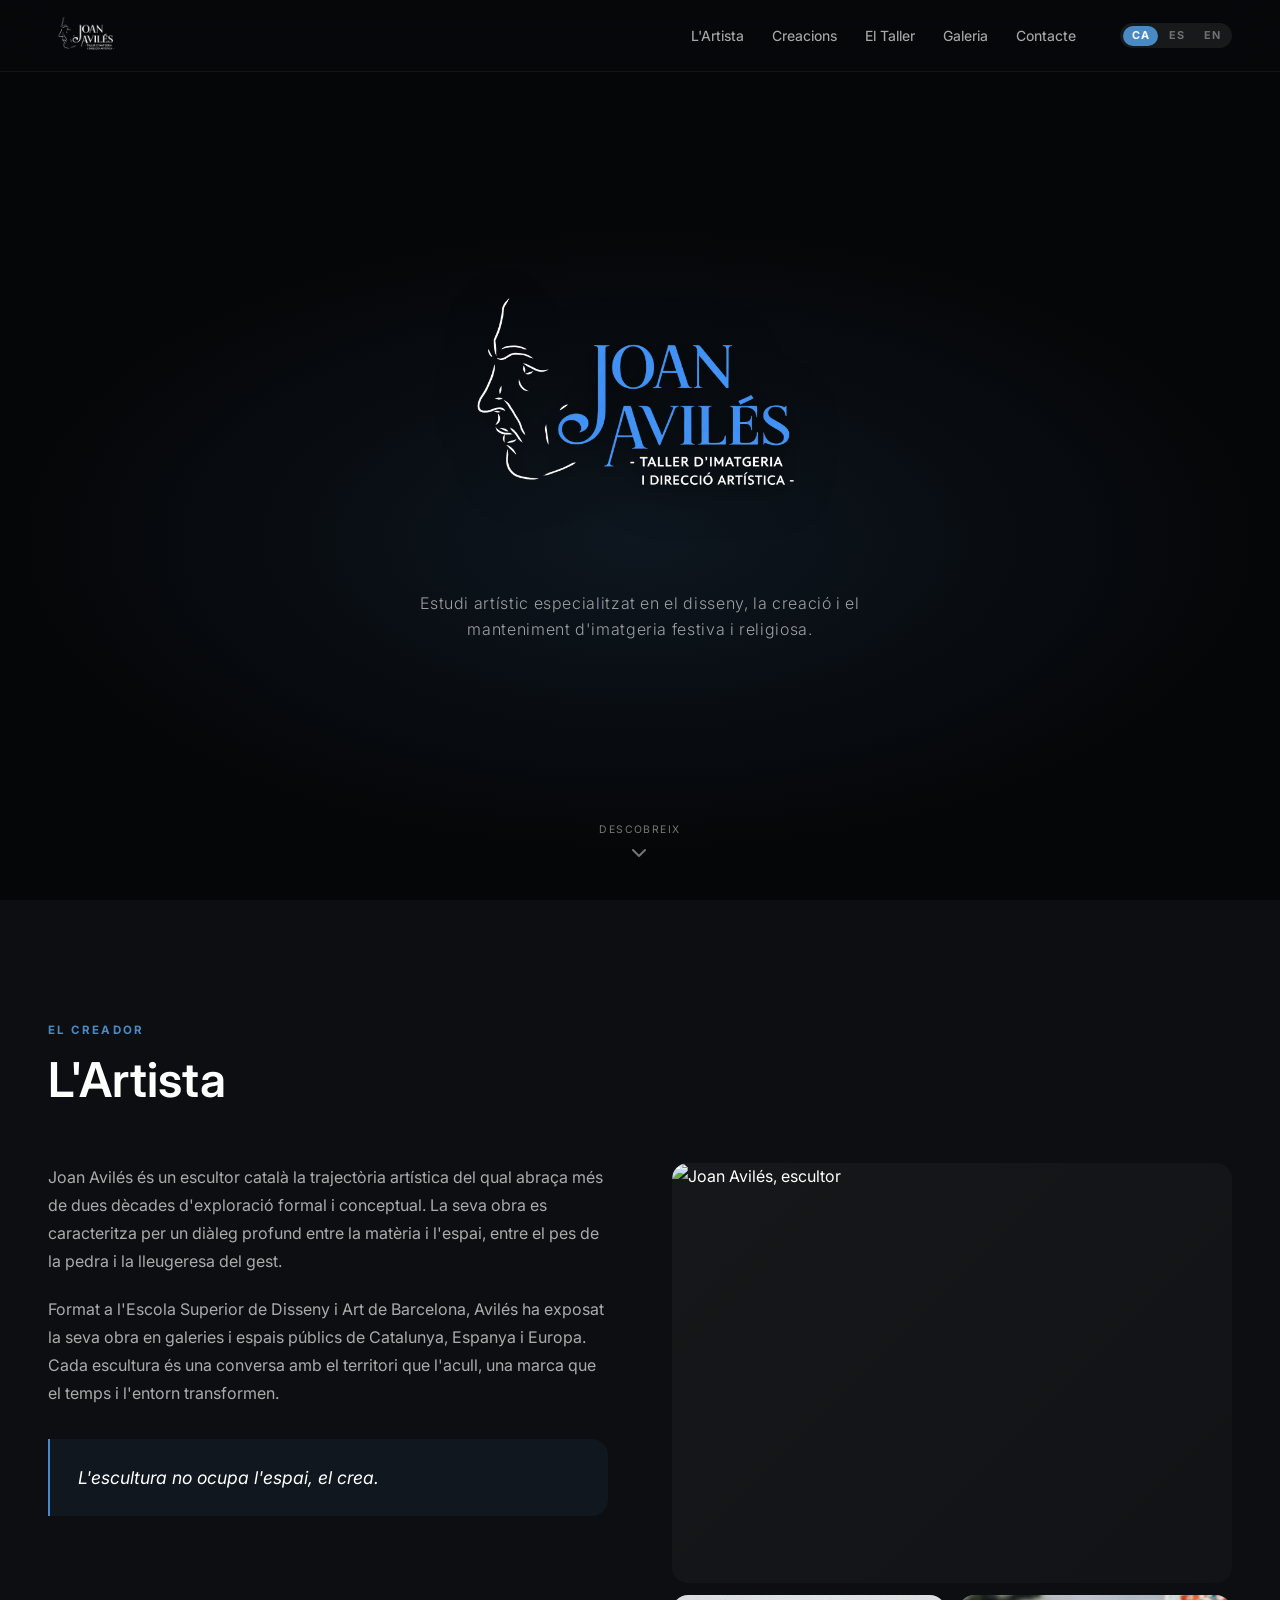
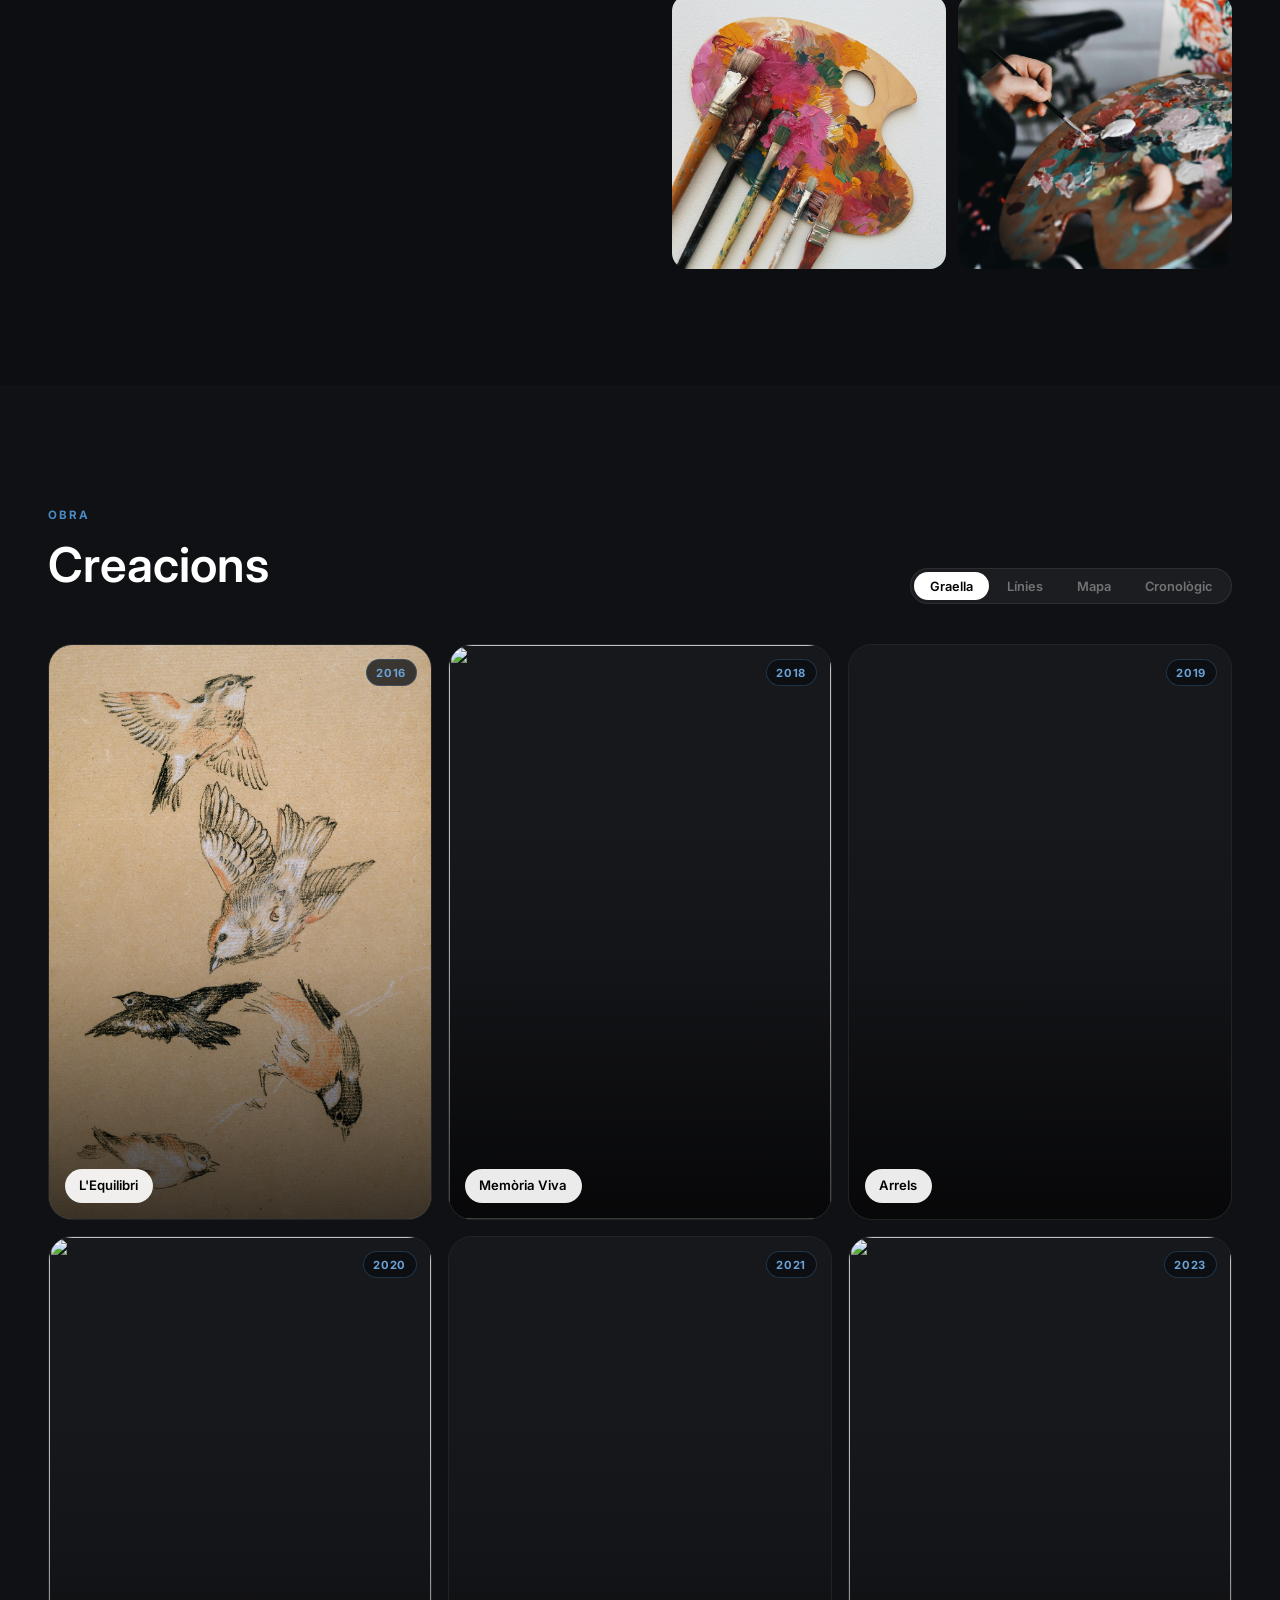
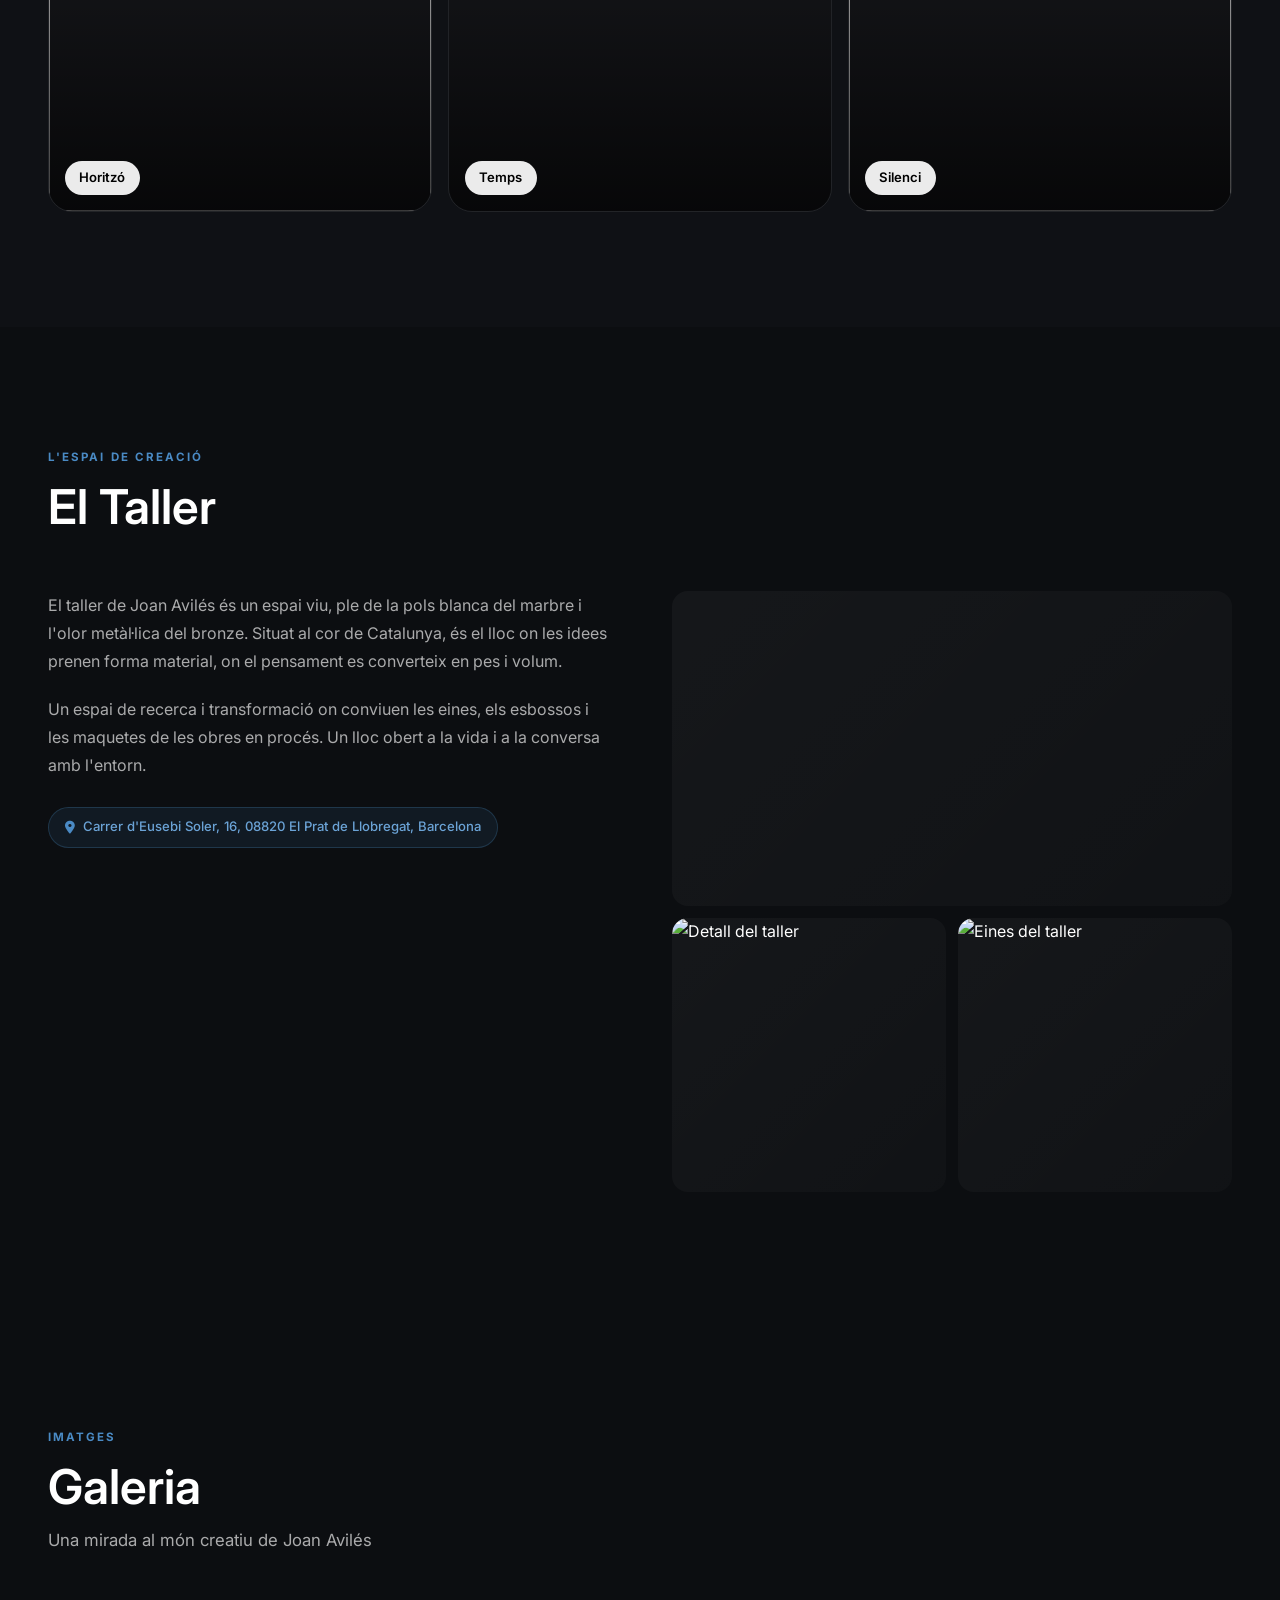
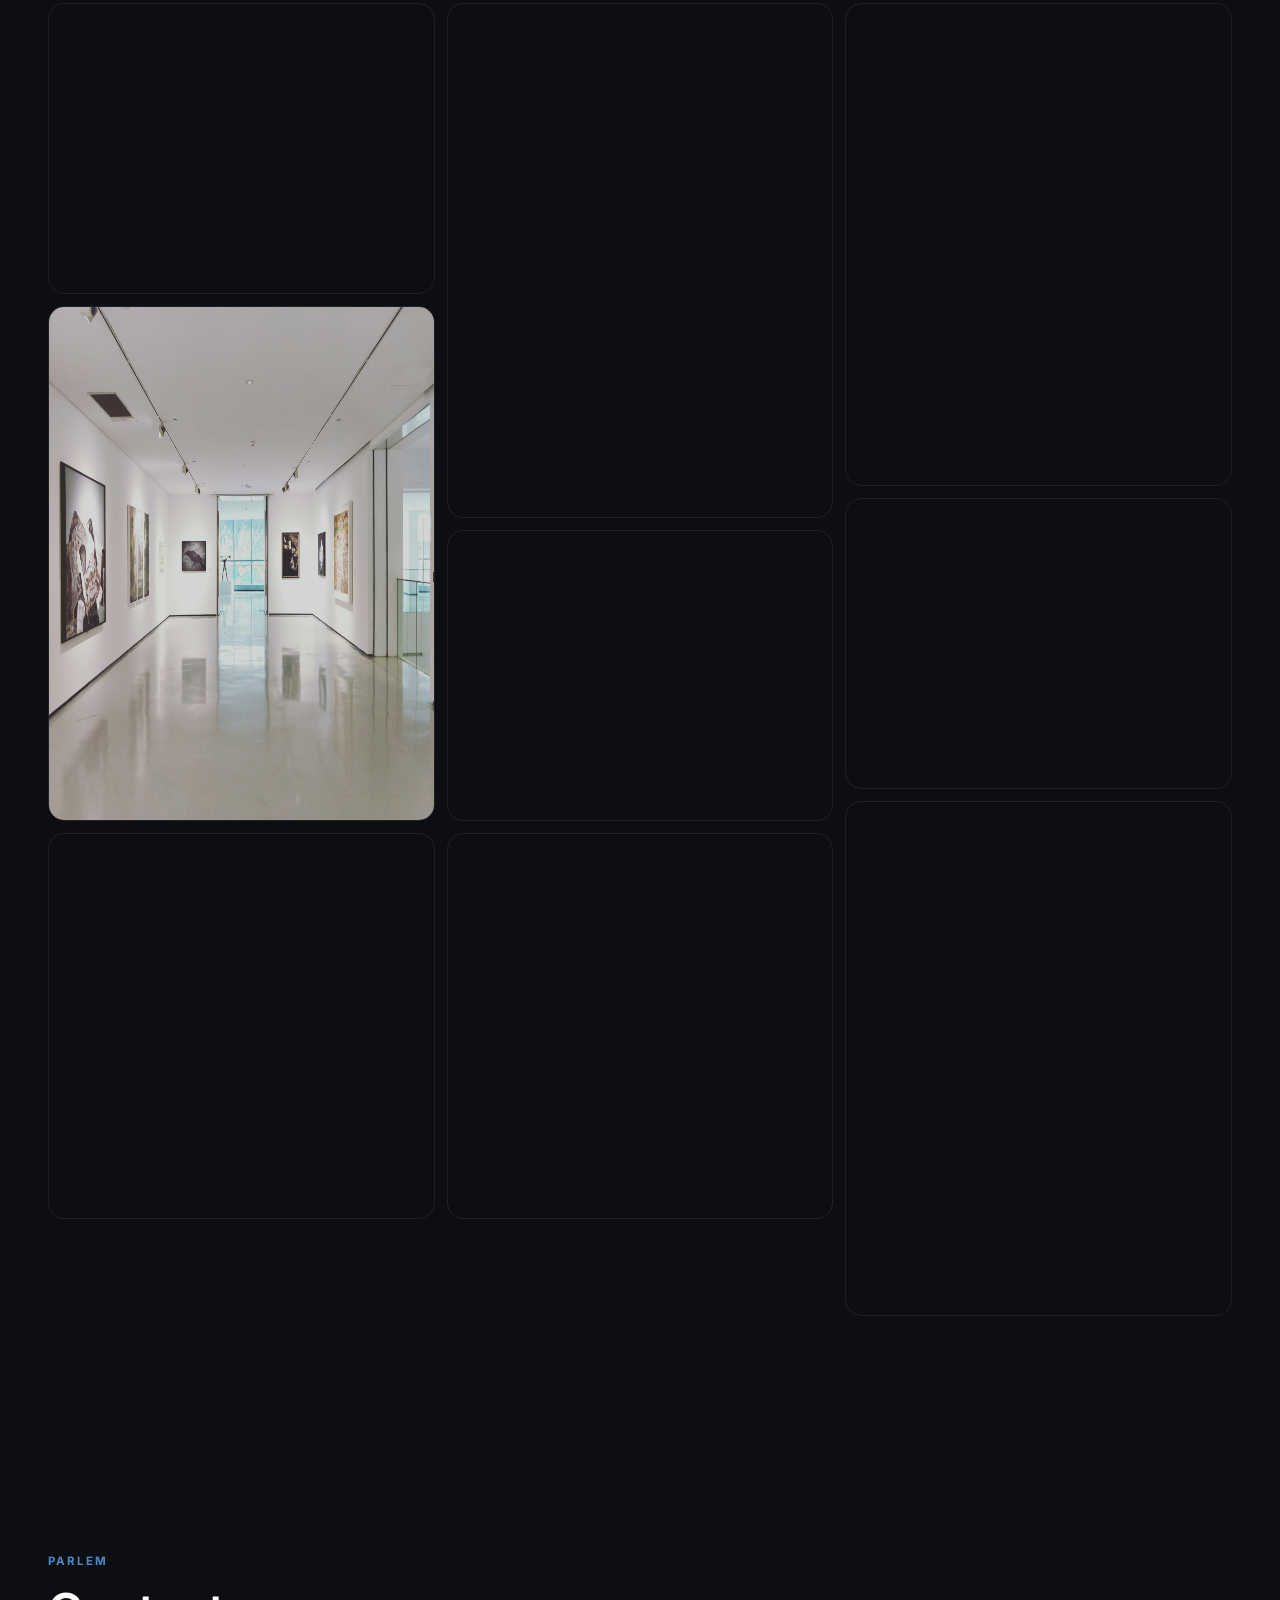
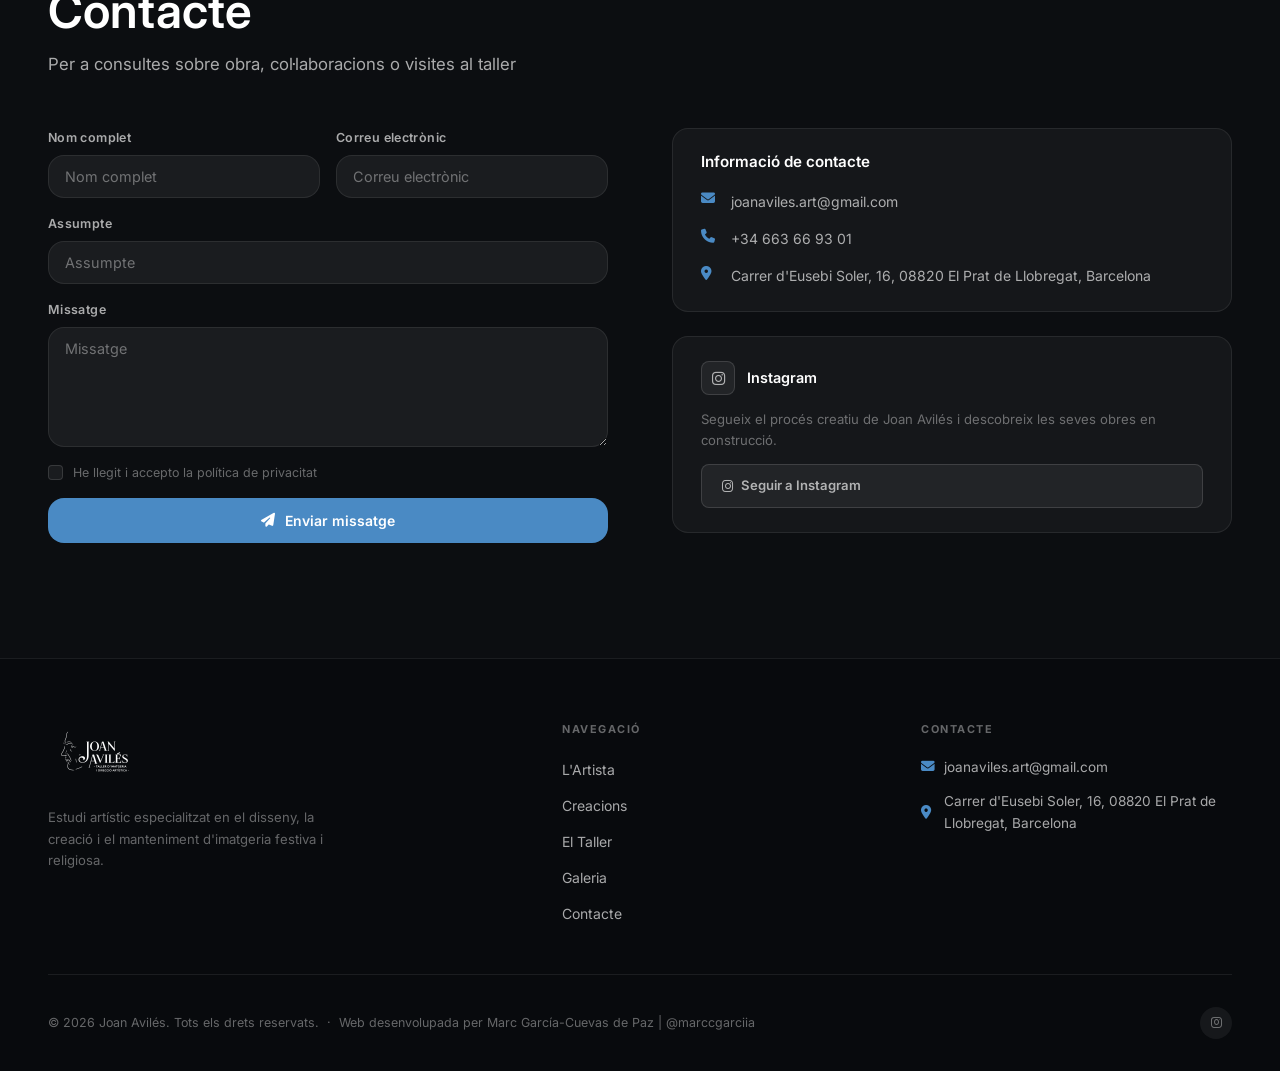
==== commit e64e3756: "Millores UI/UX — loader, SEO, mòbil, formulari, footer, nav" ====
--- a/index.html
+++ b/index.html
@@ -7,27 +7,27 @@
   <!-- ═══════════════════════════════════════════════
        SEO — Títol, descripció, robots
        ═══════════════════════════════════════════════ -->
-  <title>Joan Avilés — Escultor | Catalunya</title>
-  <meta name="description" content="Joan Avilés, escultor català amb obra pública a Catalunya, Espanya i Europa. Descobreix les seves escultures, el seu taller i la seva trajectòria artística.">
-  <meta name="keywords" content="Joan Avilés, escultor, escultura, Catalunya, art públic, bronze, marbre, obra pública">
+  <title>Joan Avilés — Estudi d'Imatgeria Festiva i Religiosa</title>
+  <meta name="description" content="Estudi artístic especialitzat en el disseny, la creació i el manteniment d'imatgeria festiva i religiosa. Joan Avilés, El Prat de Llobregat, Barcelona.">
+  <meta name="keywords" content="Joan Avilés, imatgeria festiva, imatgeria religiosa, escultura, taller d'imatgeria, El Prat de Llobregat, Barcelona, Catalunya">
   <meta name="robots" content="index, follow">
   <meta name="author" content="Joan Avilés">
-  <link rel="canonical" href="https://www.joanavilesart.com/">
+  <link rel="canonical" href="https://joanaviles.art/">
 
   <!-- Hreflang multilingual -->
-  <link rel="alternate" hreflang="ca" href="https://www.joanavilesart.com/">
-  <link rel="alternate" hreflang="es" href="https://www.joanavilesart.com/?lang=es">
-  <link rel="alternate" hreflang="en" href="https://www.joanavilesart.com/?lang=en">
-  <link rel="alternate" hreflang="x-default" href="https://www.joanavilesart.com/">
+  <link rel="alternate" hreflang="ca" href="https://joanaviles.art/">
+  <link rel="alternate" hreflang="es" href="https://joanaviles.art/?lang=es">
+  <link rel="alternate" hreflang="en" href="https://joanaviles.art/?lang=en">
+  <link rel="alternate" hreflang="x-default" href="https://joanaviles.art/">
 
   <!-- ═══════════════════════════════════════════════
        Open Graph
        ═══════════════════════════════════════════════ -->
   <meta property="og:type"        content="website">
-  <meta property="og:url"         content="https://www.joanavilesart.com/">
-  <meta property="og:title"       content="Joan Avilés — Escultor">
-  <meta property="og:description" content="Joan Avilés, escultor català amb obra pública a Catalunya, Espanya i Europa.">
-  <meta property="og:image"       content="https://www.joanavilesart.com/assets/images/og-image.jpg">
+  <meta property="og:url"         content="https://joanaviles.art/">
+  <meta property="og:title"       content="Joan Avilés — Estudi d'Imatgeria Festiva i Religiosa">
+  <meta property="og:description" content="Estudi artístic especialitzat en el disseny, la creació i el manteniment d'imatgeria festiva i religiosa.">
+  <meta property="og:image"       content="https://joanaviles.art/assets/images/og-image.jpg">
   <meta property="og:image:width" content="1200">
   <meta property="og:image:height"content="630">
   <meta property="og:locale"      content="ca_ES">
@@ -38,16 +38,15 @@
        Twitter Card
        ═══════════════════════════════════════════════ -->
   <meta name="twitter:card"        content="summary_large_image">
-  <meta name="twitter:title"       content="Joan Avilés — Escultor">
-  <meta name="twitter:description" content="Joan Avilés, escultor català amb obra pública a Catalunya, Espanya i Europa.">
-  <meta name="twitter:image"       content="https://www.joanavilesart.com/assets/images/og-image.jpg">
+  <meta name="twitter:title"       content="Joan Avilés — Estudi d'Imatgeria Festiva i Religiosa">
+  <meta name="twitter:description" content="Estudi artístic especialitzat en el disseny, la creació i el manteniment d'imatgeria festiva i religiosa.">
+  <meta name="twitter:image"       content="https://joanaviles.art/assets/images/og-image.jpg">
 
   <!-- ═══════════════════════════════════════════════
        Favicon & Icons
        ═══════════════════════════════════════════════ -->
-  <link rel="icon"             type="image/png" sizes="32x32" href="assets/images/favicon-32.png">
-  <link rel="icon"             type="image/png" sizes="16x16" href="assets/images/favicon-16.png">
-  <link rel="apple-touch-icon" sizes="180x180"               href="assets/images/apple-touch-icon.png">
+  <link rel="icon"             type="image/png" href="assets/images/minilogo.png">
+  <link rel="apple-touch-icon" sizes="180x180" href="assets/images/minilogo.png">
   <link rel="manifest"                                        href="assets/site.webmanifest">
   <meta name="theme-color" content="#0f2340">
 
@@ -82,12 +81,12 @@
     "@context": "https://schema.org",
     "@type": "Person",
     "name": "Joan Avilés",
-    "jobTitle": "Escultor",
-    "url": "https://www.joanavilesart.com",
-    "image": "https://www.joanavilesart.com/assets/images/artista/portrait.jpg",
-    "description": "Joan Avilés és un escultor català amb obra pública a Catalunya, Espanya i Europa.",
+    "jobTitle": "Imatger i Director Artístic",
+    "url": "https://joanaviles.art",
+    "image": "https://joanaviles.art/assets/images/artista/portrait.jpg",
+    "description": "Estudi artístic especialitzat en el disseny, la creació i el manteniment d'imatgeria festiva i religiosa.",
     "nationality": { "@type": "Country", "name": "Spain" },
-    "address": { "@type": "PostalAddress", "addressCountry": "ES", "addressRegion": "Catalunya" },
+    "address": { "@type": "PostalAddress", "streetAddress": "Carrer d'Eusebi Soler, 16", "postalCode": "08820", "addressLocality": "El Prat de Llobregat", "addressRegion": "Barcelona", "addressCountry": "ES" },
     "sameAs": [
       "https://www.instagram.com/joanavilesart/"
     ]
@@ -95,6 +94,11 @@
   </script>
 </head>
 <body>
+
+  <!-- Page loader -->
+  <div id="page-loader">
+    <img src="assets/images/logo.png" alt="Joan Avilés">
+  </div>
 
   <!-- ═══════════════════════════════════════════════════════════
        HEADER — Navbar liquid glass
@@ -135,6 +139,7 @@
   <!-- Mobile overlay + drawer -->
   <div class="mobile-overlay" aria-hidden="true"></div>
   <nav class="mobile-menu" id="mobile-menu" aria-label="Menú mòbil">
+    <button class="mobile-menu-close" aria-label="Tancar menú"><i class="fas fa-times"></i></button>
     <a href="#inicio"     data-i18n="nav.inicio">Inicio</a>
     <a href="#artista"    data-i18n="nav.artista">El Artista</a>
     <a href="#creaciones" data-i18n="nav.creaciones">Creaciones</a>
@@ -290,7 +295,7 @@
               data-material="Marbre blanc de Carrara"
               data-desc="Una peça que explora la tensió entre el pes i la levitat. Dues masses de marbre blanc suspeses en un equilibri aparentment impossible, desafiant la gravetat amb una precisió milimètrica.">
               <div class="obra-card-img">
-                <img src="assets/images/creaciones/obra1.jpg" alt="L'Equilibri — Joan Avilés, 2016" loading="lazy" decoding="async">
+                <img src="assets/images/creaciones/obra1.jpg" alt="" loading="eager" decoding="async">
               </div>
               <div class="obra-card-gradient"></div>
               <span class="obra-card-year-badge" data-i18n="obra1.year">2016</span>
@@ -308,7 +313,7 @@
               data-material="Bronze patinat"
               data-desc="Un conjunt de figures en bronze que emergeixen del terra com si fossin records materialitzats. L'obra fa referència a la memòria col·lectiva i la identitat cultural del territori.">
               <div class="obra-card-img">
-                <img src="assets/images/creaciones/obra2.jpg" alt="Memòria Viva — Joan Avilés, 2018" loading="lazy" decoding="async">
+                <img src="assets/images/creaciones/obra2.jpg" alt="" loading="eager" decoding="async">
               </div>
               <div class="obra-card-gradient"></div>
               <span class="obra-card-year-badge" data-i18n="obra2.year">2018</span>
@@ -326,7 +331,7 @@
               data-material="Pedra calcària local"
               data-desc="Tallada directament en pedra calcària extreta del territori tarragoní, aquesta peça celebra la connexió entre l'home i la terra. Les seves formes orgàniques evoquen les arrels d'un arbre invisible.">
               <div class="obra-card-img">
-                <img src="assets/images/creaciones/obra3.jpg" alt="Arrels — Joan Avilés, 2019" loading="lazy" decoding="async">
+                <img src="assets/images/creaciones/obra3.jpg" alt="" loading="eager" decoding="async">
               </div>
               <div class="obra-card-gradient"></div>
               <span class="obra-card-year-badge" data-i18n="obra3.year">2019</span>
@@ -344,7 +349,7 @@
               data-material="Acer Corten"
               data-desc="Una peça monumental d'acer Corten que dialoga amb l'horitzó del paisatge parisenc. La seva oxidació natural es transforma amb el temps, fent de cada visitant testimoni d'un canvi constant.">
               <div class="obra-card-img">
-                <img src="assets/images/creaciones/obra4.jpg" alt="Horitzó — Joan Avilés, 2020" loading="lazy" decoding="async">
+                <img src="assets/images/creaciones/obra4.jpg" alt="" loading="eager" decoding="async">
               </div>
               <div class="obra-card-gradient"></div>
               <span class="obra-card-year-badge" data-i18n="obra4.year">2020</span>
@@ -362,7 +367,7 @@
               data-material="Formigó i ferro"
               data-desc="Instal·lada al cor de Berlín, aquesta escultura reflexiona sobre el pas del temps i la permanència de la memòria. Les seves capes de formigó i ferro evoquen les capes de la història.">
               <div class="obra-card-img">
-                <img src="assets/images/creaciones/obra5.jpg" alt="Temps — Joan Avilés, 2021" loading="lazy" decoding="async">
+                <img src="assets/images/creaciones/obra5.jpg" alt="" loading="eager" decoding="async">
               </div>
               <div class="obra-card-gradient"></div>
               <span class="obra-card-year-badge" data-i18n="obra5.year">2021</span>
@@ -380,7 +385,7 @@
               data-material="Marbre negre"
               data-desc="Una peça minimalista de marbre negre que qüestiona la relació entre el buit i la presència. El seu caràcter monolític invita a la contemplació i a l'escolta del silenci interior.">
               <div class="obra-card-img">
-                <img src="assets/images/creaciones/obra6.jpg" alt="Silenci — Joan Avilés, 2023" loading="lazy" decoding="async">
+                <img src="assets/images/creaciones/obra6.jpg" alt="" loading="eager" decoding="async">
               </div>
               <div class="obra-card-gradient"></div>
               <span class="obra-card-year-badge" data-i18n="obra6.year">2023</span>
@@ -407,7 +412,7 @@
                 </div>
               </div>
               <div class="obra-row-thumb">
-                <img src="assets/images/creaciones/obra1.jpg" alt="" loading="lazy" decoding="async">
+                <img src="assets/images/creaciones/obra1.jpg" alt="" loading="eager" decoding="async">
               </div>
             </div>
             <div class="obra-row" role="listitem" tabindex="0" data-obra-id="obra2">
@@ -420,7 +425,7 @@
                 </div>
               </div>
               <div class="obra-row-thumb">
-                <img src="assets/images/creaciones/obra2.jpg" alt="" loading="lazy" decoding="async">
+                <img src="assets/images/creaciones/obra2.jpg" alt="" loading="eager" decoding="async">
               </div>
             </div>
             <div class="obra-row" role="listitem" tabindex="0" data-obra-id="obra3">
@@ -433,7 +438,7 @@
                 </div>
               </div>
               <div class="obra-row-thumb">
-                <img src="assets/images/creaciones/obra3.jpg" alt="" loading="lazy" decoding="async">
+                <img src="assets/images/creaciones/obra3.jpg" alt="" loading="eager" decoding="async">
               </div>
             </div>
             <div class="obra-row" role="listitem" tabindex="0" data-obra-id="obra4">
@@ -446,7 +451,7 @@
                 </div>
               </div>
               <div class="obra-row-thumb">
-                <img src="assets/images/creaciones/obra4.jpg" alt="" loading="lazy" decoding="async">
+                <img src="assets/images/creaciones/obra4.jpg" alt="" loading="eager" decoding="async">
               </div>
             </div>
             <div class="obra-row" role="listitem" tabindex="0" data-obra-id="obra5">
@@ -459,7 +464,7 @@
                 </div>
               </div>
               <div class="obra-row-thumb">
-                <img src="assets/images/creaciones/obra5.jpg" alt="" loading="lazy" decoding="async">
+                <img src="assets/images/creaciones/obra5.jpg" alt="" loading="eager" decoding="async">
               </div>
             </div>
             <div class="obra-row" role="listitem" tabindex="0" data-obra-id="obra6">
@@ -472,7 +477,7 @@
                 </div>
               </div>
               <div class="obra-row-thumb">
-                <img src="assets/images/creaciones/obra6.jpg" alt="" loading="lazy" decoding="async">
+                <img src="assets/images/creaciones/obra6.jpg" alt="" loading="eager" decoding="async">
               </div>
             </div>
           </div>
@@ -495,7 +500,7 @@
 
             <div class="timeline-item" role="listitem">
               <div class="timeline-content" data-obra-id="obra1" role="button" tabindex="0">
-                <div class="timeline-thumb"><img src="assets/images/creaciones/obra1.jpg" alt="" loading="lazy" decoding="async"></div>
+                <div class="timeline-thumb"><img src="assets/images/creaciones/obra1.jpg" alt="" loading="eager" decoding="async"></div>
                 <div>
                   <p class="timeline-text-year" data-i18n="obra1.year">2016</p>
                   <p class="timeline-text-title" data-i18n="obra1.title">L'Equilibri</p>
@@ -510,7 +515,7 @@
               <div class="timeline-empty"></div>
               <div class="timeline-dot" aria-hidden="true"><span>18</span></div>
               <div class="timeline-content" data-obra-id="obra2" role="button" tabindex="0">
-                <div class="timeline-thumb"><img src="assets/images/creaciones/obra2.jpg" alt="" loading="lazy" decoding="async"></div>
+                <div class="timeline-thumb"><img src="assets/images/creaciones/obra2.jpg" alt="" loading="eager" decoding="async"></div>
                 <div>
                   <p class="timeline-text-year" data-i18n="obra2.year">2018</p>
                   <p class="timeline-text-title" data-i18n="obra2.title">Memòria Viva</p>
@@ -521,7 +526,7 @@
 
             <div class="timeline-item" role="listitem">
               <div class="timeline-content" data-obra-id="obra3" role="button" tabindex="0">
-                <div class="timeline-thumb"><img src="assets/images/creaciones/obra3.jpg" alt="" loading="lazy" decoding="async"></div>
+                <div class="timeline-thumb"><img src="assets/images/creaciones/obra3.jpg" alt="" loading="eager" decoding="async"></div>
                 <div>
                   <p class="timeline-text-year" data-i18n="obra3.year">2019</p>
                   <p class="timeline-text-title" data-i18n="obra3.title">Arrels</p>
@@ -536,7 +541,7 @@
               <div class="timeline-empty"></div>
               <div class="timeline-dot" aria-hidden="true"><span>20</span></div>
               <div class="timeline-content" data-obra-id="obra4" role="button" tabindex="0">
-                <div class="timeline-thumb"><img src="assets/images/creaciones/obra4.jpg" alt="" loading="lazy" decoding="async"></div>
+                <div class="timeline-thumb"><img src="assets/images/creaciones/obra4.jpg" alt="" loading="eager" decoding="async"></div>
                 <div>
                   <p class="timeline-text-year" data-i18n="obra4.year">2020</p>
                   <p class="timeline-text-title" data-i18n="obra4.title">Horitzó</p>
@@ -547,7 +552,7 @@
 
             <div class="timeline-item" role="listitem">
               <div class="timeline-content" data-obra-id="obra5" role="button" tabindex="0">
-                <div class="timeline-thumb"><img src="assets/images/creaciones/obra5.jpg" alt="" loading="lazy" decoding="async"></div>
+                <div class="timeline-thumb"><img src="assets/images/creaciones/obra5.jpg" alt="" loading="eager" decoding="async"></div>
                 <div>
                   <p class="timeline-text-year" data-i18n="obra5.year">2021</p>
                   <p class="timeline-text-title" data-i18n="obra5.title">Temps</p>
@@ -562,7 +567,7 @@
               <div class="timeline-empty"></div>
               <div class="timeline-dot" aria-hidden="true"><span>23</span></div>
               <div class="timeline-content" data-obra-id="obra6" role="button" tabindex="0">
-                <div class="timeline-thumb"><img src="assets/images/creaciones/obra6.jpg" alt="" loading="lazy" decoding="async"></div>
+                <div class="timeline-thumb"><img src="assets/images/creaciones/obra6.jpg" alt="" loading="eager" decoding="async"></div>
                 <div>
                   <p class="timeline-text-year" data-i18n="obra6.year">2023</p>
                   <p class="timeline-text-title" data-i18n="obra6.title">Silenci</p>
@@ -620,7 +625,7 @@
             <p data-i18n="taller.desc2">Un espai de recerca i transformació on conviuen les eines, els esbossos i les maquetes de les obres en procés.</p>
             <div class="taller-location-badge">
               <i class="fas fa-map-marker-alt" aria-hidden="true"></i>
-              <span>Catalunya, Espanya</span>
+              <span>Carrer d'Eusebi Soler, 16, 08820 El Prat de Llobregat, Barcelona</span>
             </div>
           </div>
 
@@ -808,16 +813,16 @@
                 <li class="contact-info-item">
                   <i class="fas fa-envelope" aria-hidden="true"></i>
                   <!-- Substitueix per l'email real -->
-                  <a href="mailto:info@joanavilesart.com">info@joanavilesart.com</a>
+                  <a href="mailto:joanaviles.art@gmail.com">joanaviles.art@gmail.com</a>
                 </li>
                 <li class="contact-info-item">
                   <i class="fas fa-phone" aria-hidden="true"></i>
                   <!-- Substitueix pel telèfon real -->
-                  <a href="tel:+34600000000">+34 600 000 000</a>
+                  <a href="tel:+34663669301">+34 663 66 93 01</a>
                 </li>
                 <li class="contact-info-item">
                   <i class="fas fa-map-marker-alt" aria-hidden="true"></i>
-                  <span>Catalunya, Espanya</span>
+                  <span>Carrer d'Eusebi Soler, 16, 08820 El Prat de Llobregat, Barcelona</span>
                 </li>
               </ul>
             </div>
@@ -855,8 +860,7 @@
         <!-- Brand -->
         <div class="footer-brand">
           <div class="footer-logo">
-            <img src="assets/images/logo.png" alt="Logotip Joan Avilés" width="36" height="36">
-            <span class="footer-logo-text">Joan Avilés</span>
+            <img src="assets/images/logo.png" alt="Logotip Joan Avilés" width="64" height="64">
           </div>
           <p class="footer-tagline" data-i18n="footer.tagline">Estudi artístic especialitzat en el disseny, la creació i el manteniment d'imatgeria festiva i religiosa.</p>
         </div>
@@ -879,11 +883,11 @@
           <ul class="footer-contact-list">
             <li class="footer-contact-item">
               <i class="fas fa-envelope" aria-hidden="true"></i>
-              <a href="mailto:info@joanavilesart.com">info@joanavilesart.com</a>
+              <a href="mailto:joanaviles.art@gmail.com">joanaviles.art@gmail.com</a>
             </li>
             <li class="footer-contact-item">
               <i class="fas fa-map-marker-alt" aria-hidden="true"></i>
-              <span>Catalunya, Espanya</span>
+              <span>Carrer d'Eusebi Soler, 16, 08820 El Prat de Llobregat, Barcelona</span>
             </li>
           </ul>
         </div>
@@ -894,6 +898,8 @@
         <p class="footer-copy">
           &copy; <span id="footer-year">2026</span> Joan Avilés.
           <span data-i18n="footer.rights">Tots els drets reservats</span>.
+          &nbsp;·&nbsp;
+          <span data-i18n="footer.devby">Web desenvolupada per</span> <a href="mailto:marcg-c20@hotmail.es" title="Contactar amb el desenvolupador">Marc García-Cuevas de Paz</a> | <a href="https://www.instagram.com/marccgarciia/" target="_blank" rel="noopener" title="Instagram del desenvolupador">@marccgarciia</a>
         </p>
         <div class="footer-social">
           <a href="https://www.instagram.com/joanavilesart/" target="_blank" rel="noopener noreferrer" aria-label="Instagram">
@@ -902,10 +908,6 @@
         </div>
       </div>
 
-      <div class="developer-credits">
-        <p>Web desenvolupada per <a href="mailto:marcg-c20@hotmail.es" title="Contactar amb el desenvolupador">Marc García-Cuevas de Paz</a> | <a href="https://www.instagram.com/marccgarciia/" target="_blank" rel="noopener" title="Instagram del desenvolupador">@marccgarciia</a></p>
-      </div>
-
     </div>
   </footer>
 
--- a/css/styles.css
+++ b/css/styles.css
@@ -53,6 +53,36 @@
 }
 
 /* ----------------------------------------------------------
+   PAGE LOADER
+   ---------------------------------------------------------- */
+#page-loader {
+  position: fixed;
+  inset: 0;
+  z-index: 9999;
+  background: var(--bg-base);
+  display: flex;
+  align-items: center;
+  justify-content: center;
+  transition: opacity 0.7s cubic-bezier(0.4, 0, 0.2, 1),
+              visibility 0.7s;
+}
+#page-loader img {
+  height: clamp(100px, 18vw, 160px);
+  width: auto;
+  filter: drop-shadow(0 4px 24px rgba(0,0,0,0.5));
+  animation: loaderPulse 1.4s ease-in-out infinite;
+}
+@keyframes loaderPulse {
+  0%, 100% { opacity: 1;   transform: scale(1); }
+  50%       { opacity: 0.6; transform: scale(0.96); }
+}
+#page-loader.hidden {
+  opacity: 0;
+  visibility: hidden;
+  pointer-events: none;
+}
+
+/* ----------------------------------------------------------
    2. RESET & BASE
    ---------------------------------------------------------- */
 *, *::before, *::after { margin: 0; padding: 0; box-sizing: border-box; }
@@ -61,6 +91,7 @@
   scroll-behavior: smooth;
   scroll-padding-top: var(--nav-h);
   -webkit-text-size-adjust: 100%;
+  overflow-x: hidden;
 }
 
 body {
@@ -70,7 +101,9 @@
   line-height: 1.65;
   overflow-x: hidden;
   -webkit-font-smoothing: antialiased;
-}
+  scrollbar-width: none;
+}
+body::-webkit-scrollbar { display: none; }
 
 img, video { display: block; max-width: 100%; }
 a { color: inherit; text-decoration: none; }
@@ -189,6 +222,7 @@
 }
 
 .nav-links {
+  position: relative;
   display: flex;
   align-items: center;
   gap: 0.25rem;
@@ -200,13 +234,24 @@
   font-weight: 450;
   color: var(--text-secondary);
   border-radius: var(--r-sm);
-  transition: color var(--dur), background var(--dur);
+  transition: color var(--dur);
   white-space: nowrap;
 }
 .nav-links a:hover,
-.nav-links a.active {
-  color: var(--white);
-  background: rgba(255,255,255,0.07);
+.nav-links a.active { color: var(--white); }
+
+.nav-indicator {
+  position: absolute;
+  bottom: -2px;
+  left: 0;
+  height: 2px;
+  border-radius: 999px;
+  background: var(--accent);
+  pointer-events: none;
+  opacity: 0;
+  transition: transform 0.28s cubic-bezier(0.4, 0, 0.2, 1),
+              width 0.28s cubic-bezier(0.4, 0, 0.2, 1),
+              opacity 0.2s;
 }
 
 /* Language selector */
@@ -275,7 +320,7 @@
   position: fixed;
   inset: 0;
   background: rgba(0,0,0,0.6);
-  z-index: 850;
+  z-index: 940;
   opacity: 0;
   visibility: hidden;
   transition: all var(--dur);
@@ -291,8 +336,8 @@
   height: 100dvh;
   background: #111316;
   border-left: 1px solid var(--border);
-  z-index: 860;
-  padding: calc(var(--nav-h) + 1.5rem) 1.75rem 2rem;
+  z-index: 950;
+  padding: 1.25rem 1.75rem 2rem;
   display: flex;
   flex-direction: column;
   gap: 0.25rem;
@@ -308,28 +353,35 @@
   border-bottom: 1px solid var(--border);
   transition: color var(--dur);
 }
+.mobile-menu a:last-of-type { border-bottom: none; }
 .mobile-menu a:hover { color: var(--white); }
 
+.mobile-menu-close {
+  align-self: flex-end;
+  display: flex;
+  align-items: center;
+  justify-content: center;
+  width: 36px;
+  height: 36px;
+  border-radius: 50%;
+  background: rgba(255,255,255,0.07);
+  color: var(--text-secondary);
+  font-size: 1rem;
+  margin-bottom: 1rem;
+  transition: background var(--dur), color var(--dur);
+}
+.mobile-menu-close:hover { background: rgba(255,255,255,0.13); color: var(--white); }
+
 .mobile-lang {
-  display: flex;
-  gap: 0.5rem;
+  position: relative;
+  display: inline-flex;
+  align-items: center;
+  align-self: flex-start;
+  gap: 2px;
+  background: rgba(255,255,255,0.07);
+  border-radius: 999px;
+  padding: 3px;
   margin-top: 1.5rem;
-  padding-top: 1.5rem;
-  border-top: 1px solid var(--border);
-}
-.mobile-lang .lang-btn {
-  flex: 1;
-  text-align: center;
-  border: 1.5px solid var(--border);
-  padding: 0.5rem;
-  border-radius: var(--r-sm);
-  font-size: 0.8rem;
-  color: var(--text-secondary);
-}
-.mobile-lang .lang-btn.active {
-  border-color: var(--accent);
-  background: var(--accent);
-  color: var(--white);
 }
 
 /* ----------------------------------------------------------
@@ -394,10 +446,10 @@
 
 .hero-logo-wrap { margin-bottom: 2rem; }
 .hero-logo-wrap img {
-  height: clamp(160px, 22vw, 240px);
+  height: clamp(200px, 28vw, 300px);
   width: auto;
   margin-inline: auto;
-  filter: brightness(0) invert(1);
+  filter: drop-shadow(0 4px 24px rgba(0, 0, 0, 0.6)) drop-shadow(0 1px 8px rgba(0, 0, 0, 0.4));
 }
 
 .hero-name {
@@ -572,7 +624,7 @@
 .obra-card-img {
   position: absolute;
   inset: 0;
-  background: linear-gradient(135deg, rgba(255,255,255,0.04), rgba(255,255,255,0.02));
+  background: rgba(255,255,255,0.03);
 }
 .obra-card-img img {
   width: 100%;
@@ -740,9 +792,11 @@
 }
 .timeline-item:nth-child(odd) .timeline-content {
   grid-column: 1; grid-row: 1;
+  padding-right: 2rem;
+  justify-content: flex-start;
+}
+.timeline-item:nth-child(odd) .timeline-content > div {
   text-align: right;
-  padding-right: 2rem;
-  justify-content: flex-end;
 }
 .timeline-item:nth-child(odd) .timeline-dot   { grid-column: 2; grid-row: 1; }
 .timeline-item:nth-child(odd) .timeline-empty  { grid-column: 3; grid-row: 1; }
@@ -968,14 +1022,8 @@
   transition: background var(--dur);
 }
 .galeria-item:hover .galeria-item-overlay { background: rgba(0,0,0,0.35); }
-.galeria-item-overlay i {
-  color: var(--white);
-  font-size: 1.3rem;
-  opacity: 0;
-  transform: scale(0.8);
-  transition: all var(--dur);
-}
-.galeria-item:hover .galeria-item-overlay i { opacity: 1; transform: scale(1); }
+.galeria-item-overlay i { display: none; }
+.galeria-item a { cursor: default; }
 
 /* ----------------------------------------------------------
    13. CONTACTO
@@ -1028,10 +1076,25 @@
   line-height: 1.55;
 }
 .form-privacy input[type="checkbox"] {
-  width: 16px; height: 16px;
+  appearance: none;
+  -webkit-appearance: none;
+  width: 15px;
+  height: 15px;
   margin-top: 0.15rem;
   flex-shrink: 0;
-  accent-color: var(--accent);
+  border: 1px solid var(--border-mid);
+  border-radius: 4px;
+  background: var(--bg-input);
+  cursor: pointer;
+  transition: border-color var(--dur), background var(--dur);
+}
+.form-privacy input[type="checkbox"]:checked {
+  background: var(--accent);
+  border-color: var(--accent);
+  background-image: url("data:image/svg+xml,%3Csvg viewBox='0 0 10 8' fill='none' xmlns='http://www.w3.org/2000/svg'%3E%3Cpath d='M1 4l3 3 5-6' stroke='%23fff' stroke-width='1.5' stroke-linecap='round' stroke-linejoin='round'/%3E%3C/svg%3E");
+  background-repeat: no-repeat;
+  background-position: center;
+  background-size: 10px;
 }
 
 .btn-primary {
@@ -1157,12 +1220,13 @@
   gap: 3rem;
   padding-bottom: 3rem;
   border-bottom: 1px solid var(--border);
-}
-.footer-brand { display: flex; flex-direction: column; gap: 1rem; }
+  align-items: start;
+}
+.footer-brand { display: flex; flex-direction: column; gap: 1.25rem; }
 .footer-logo  { display: flex; align-items: center; gap: 0.75rem; }
-.footer-logo img { height: 34px; width: auto; filter: brightness(0) invert(1); }
+.footer-logo img { height: 64px; width: auto; filter: brightness(0) invert(1); }
 .footer-logo-text { font-size: 0.95rem; font-weight: 600; color: var(--white); }
-.footer-tagline { font-size: 0.82rem; color: var(--text-muted); }
+.footer-tagline { font-size: 0.82rem; color: var(--text-muted); max-width: 36ch; line-height: 1.65; }
 
 .footer-section h5 {
   font-size: 0.68rem;
@@ -1373,6 +1437,22 @@
 
   .obras-grid { grid-template-columns: repeat(2, 1fr); gap: 0.6rem; }
 
+  /* Contact address mobile */
+  .contact-info-block { border-radius: var(--r-sm); padding: 1.25rem; }
+  .contact-info-item { font-size: 0.75rem; min-width: 0; }
+  .contact-info-item span,
+  .contact-info-item a { white-space: nowrap; overflow: hidden; text-overflow: ellipsis; min-width: 0; }
+
+  /* Línies view mobile */
+  .obra-row {
+    grid-template-columns: 1fr auto;
+    gap: 0.75rem;
+    padding-inline: 0.75rem;
+  }
+  .obra-row-num { display: none; }
+  .obra-row-meta { flex-direction: column; gap: 0.2rem; }
+  .obra-row-thumb { width: 52px; height: 52px; }
+
   .obra-card-label-pill { font-size: 0.72rem; padding: 0.32rem 0.7rem; }
 
   .form-row { grid-template-columns: 1fr; }
@@ -1401,6 +1481,10 @@
     flex-direction: row;
     justify-content: flex-start;
   }
+  .timeline-item:nth-child(odd) .timeline-content > div,
+  .timeline-item:nth-child(even) .timeline-content > div {
+    text-align: left;
+  }
   .timeline-item:nth-child(odd) .timeline-dot,
   .timeline-item:nth-child(even) .timeline-dot {
     grid-column: 1; grid-row: 1;
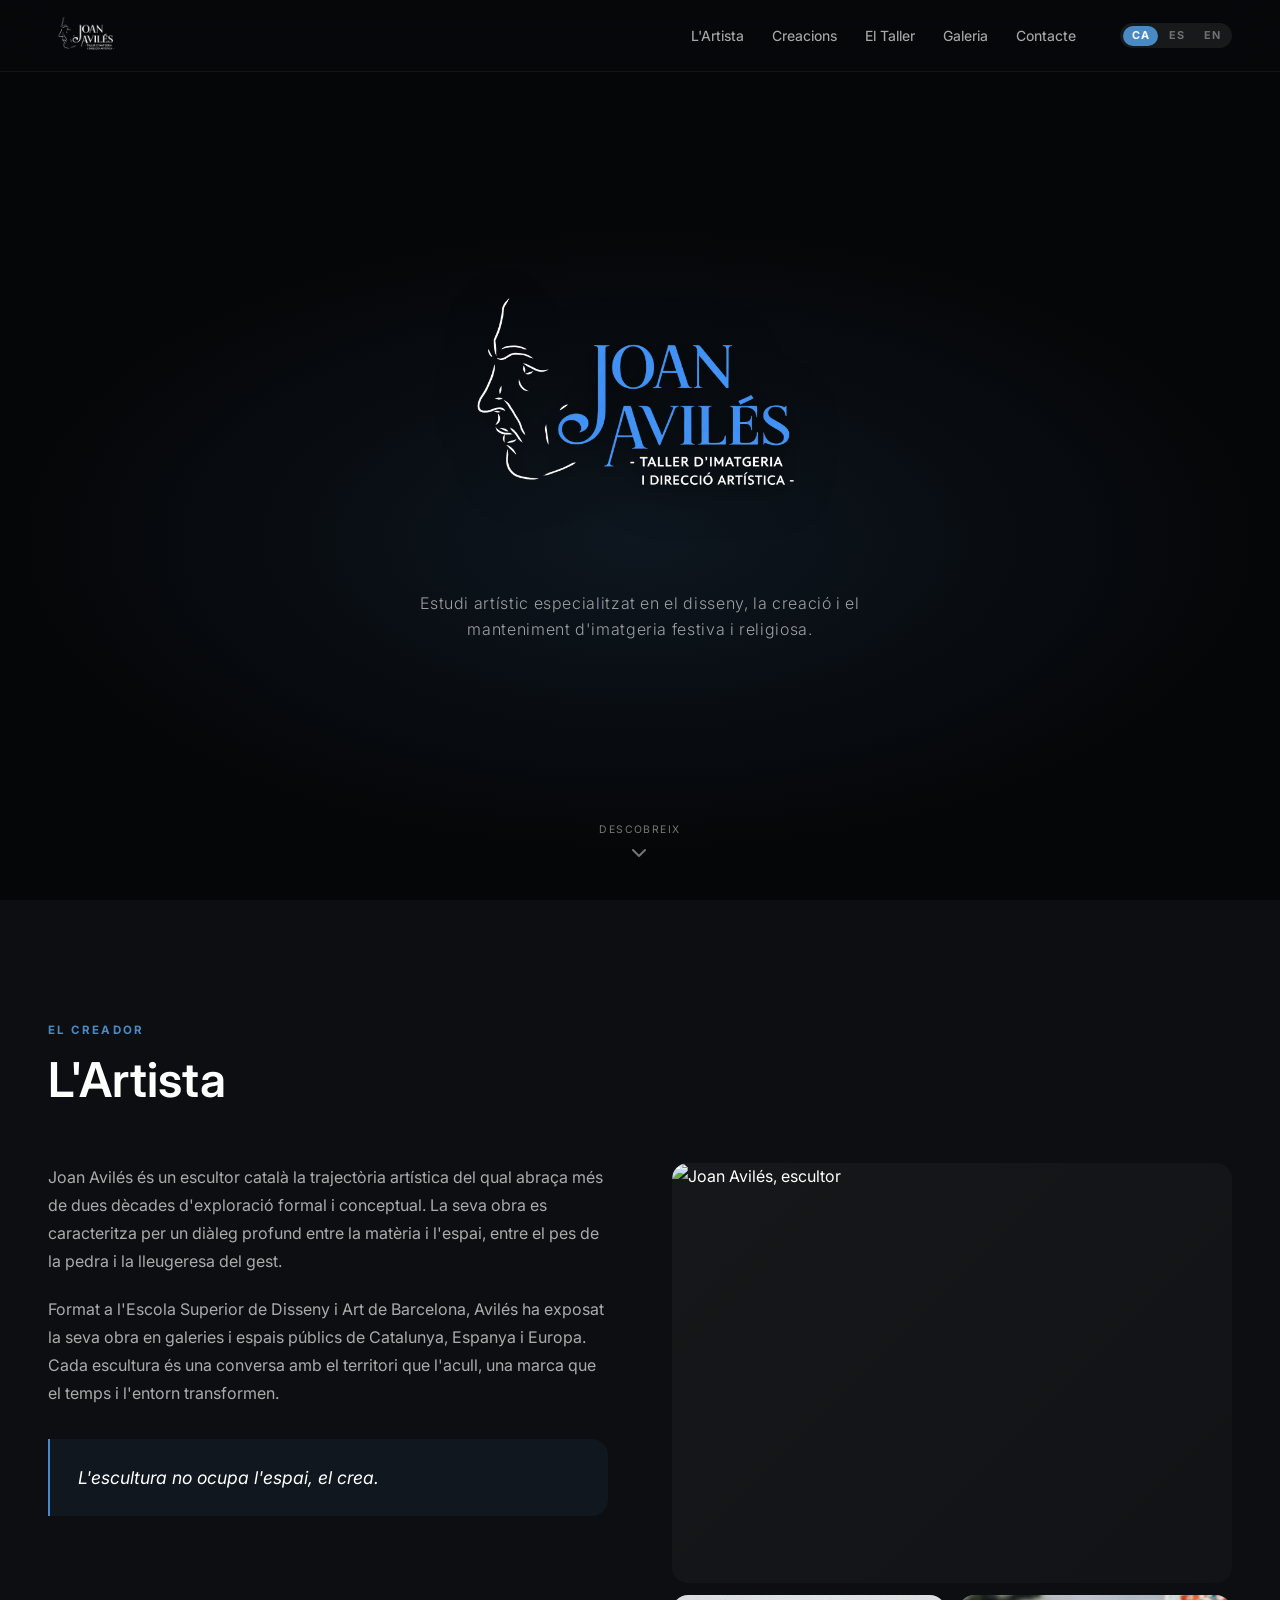
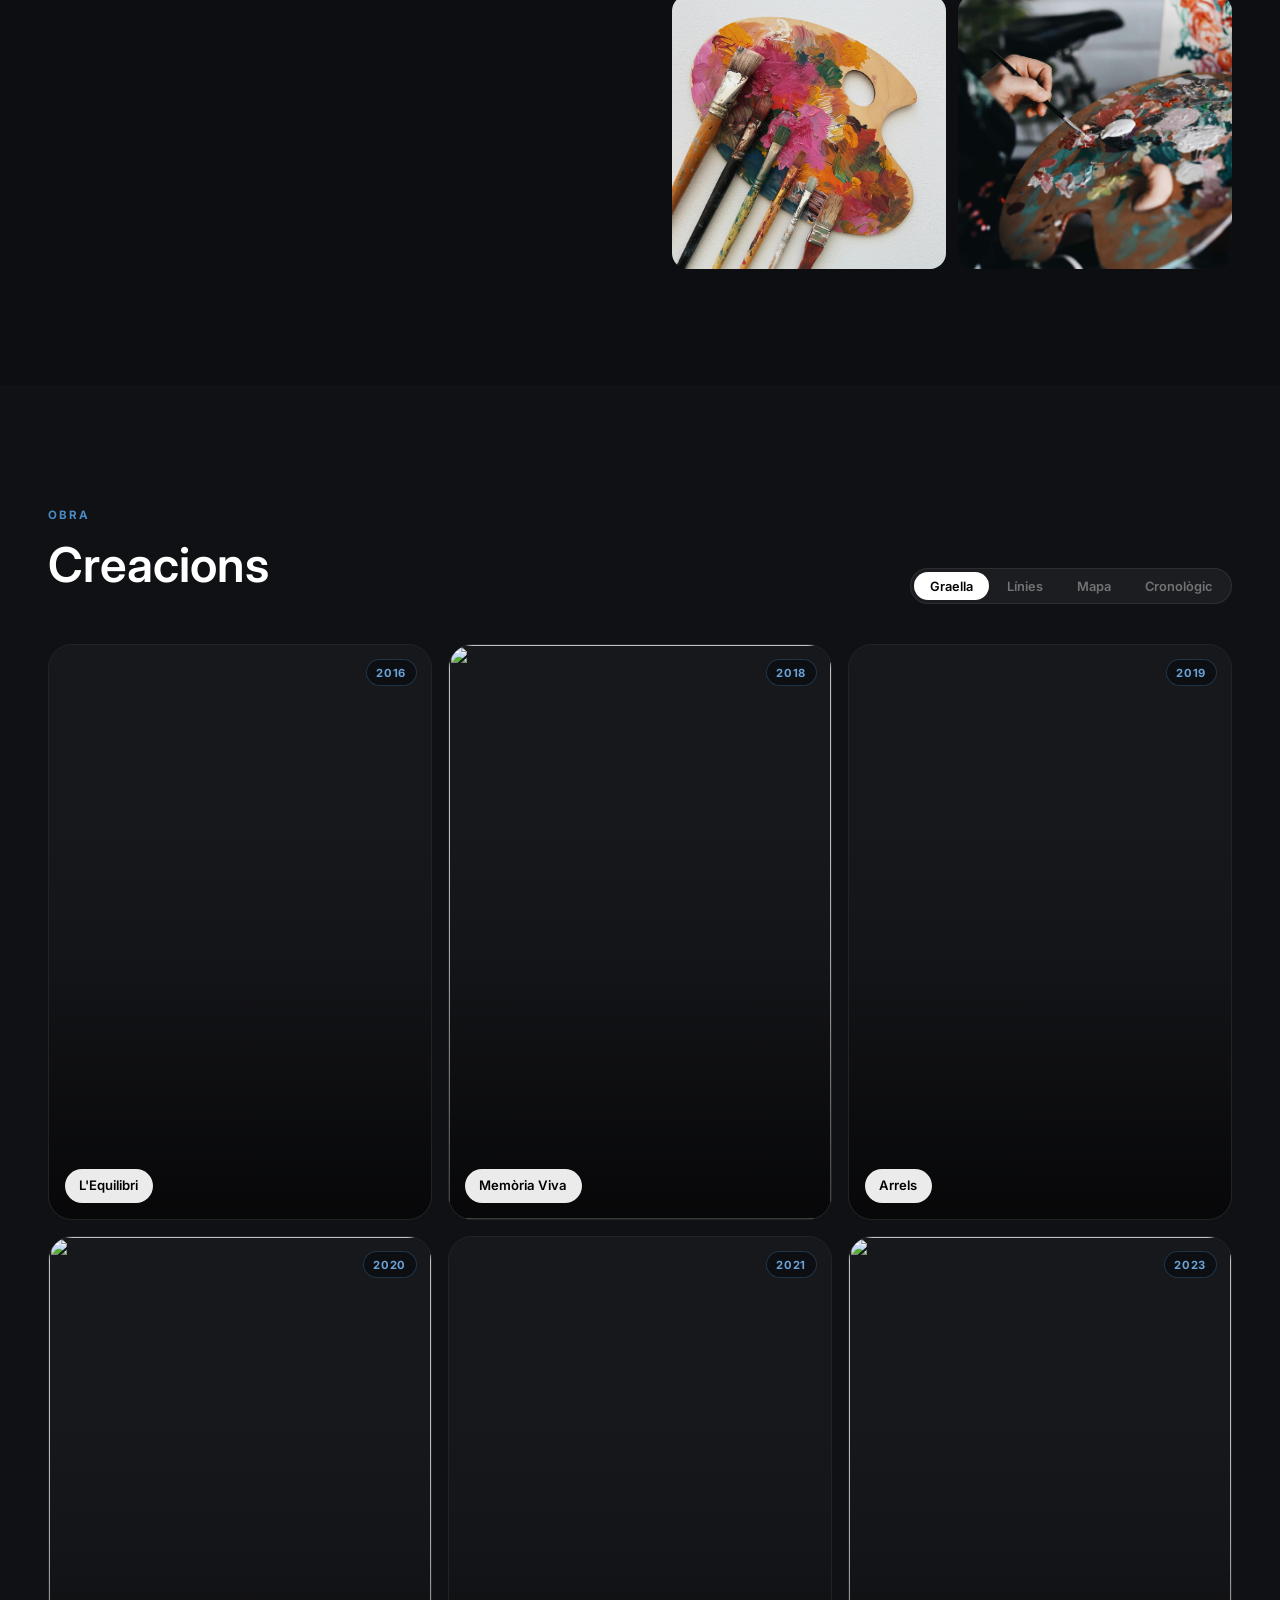
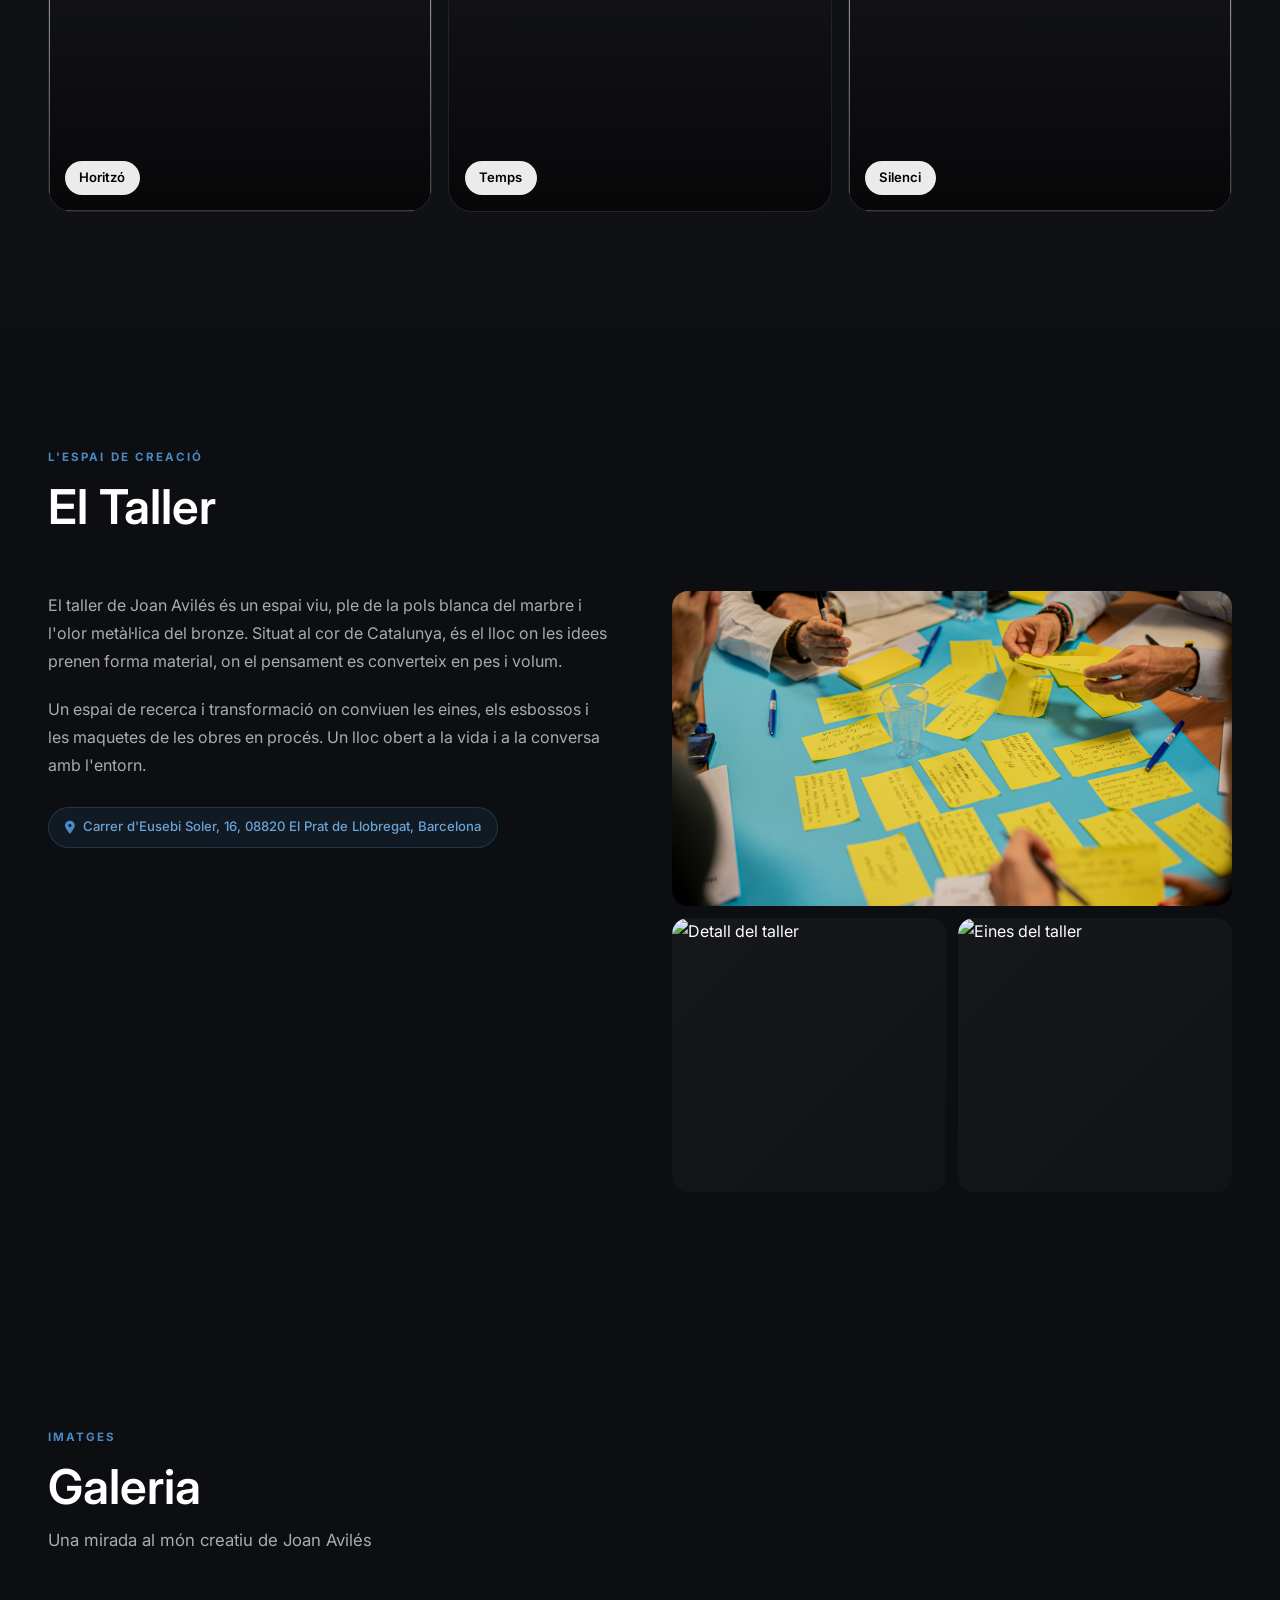
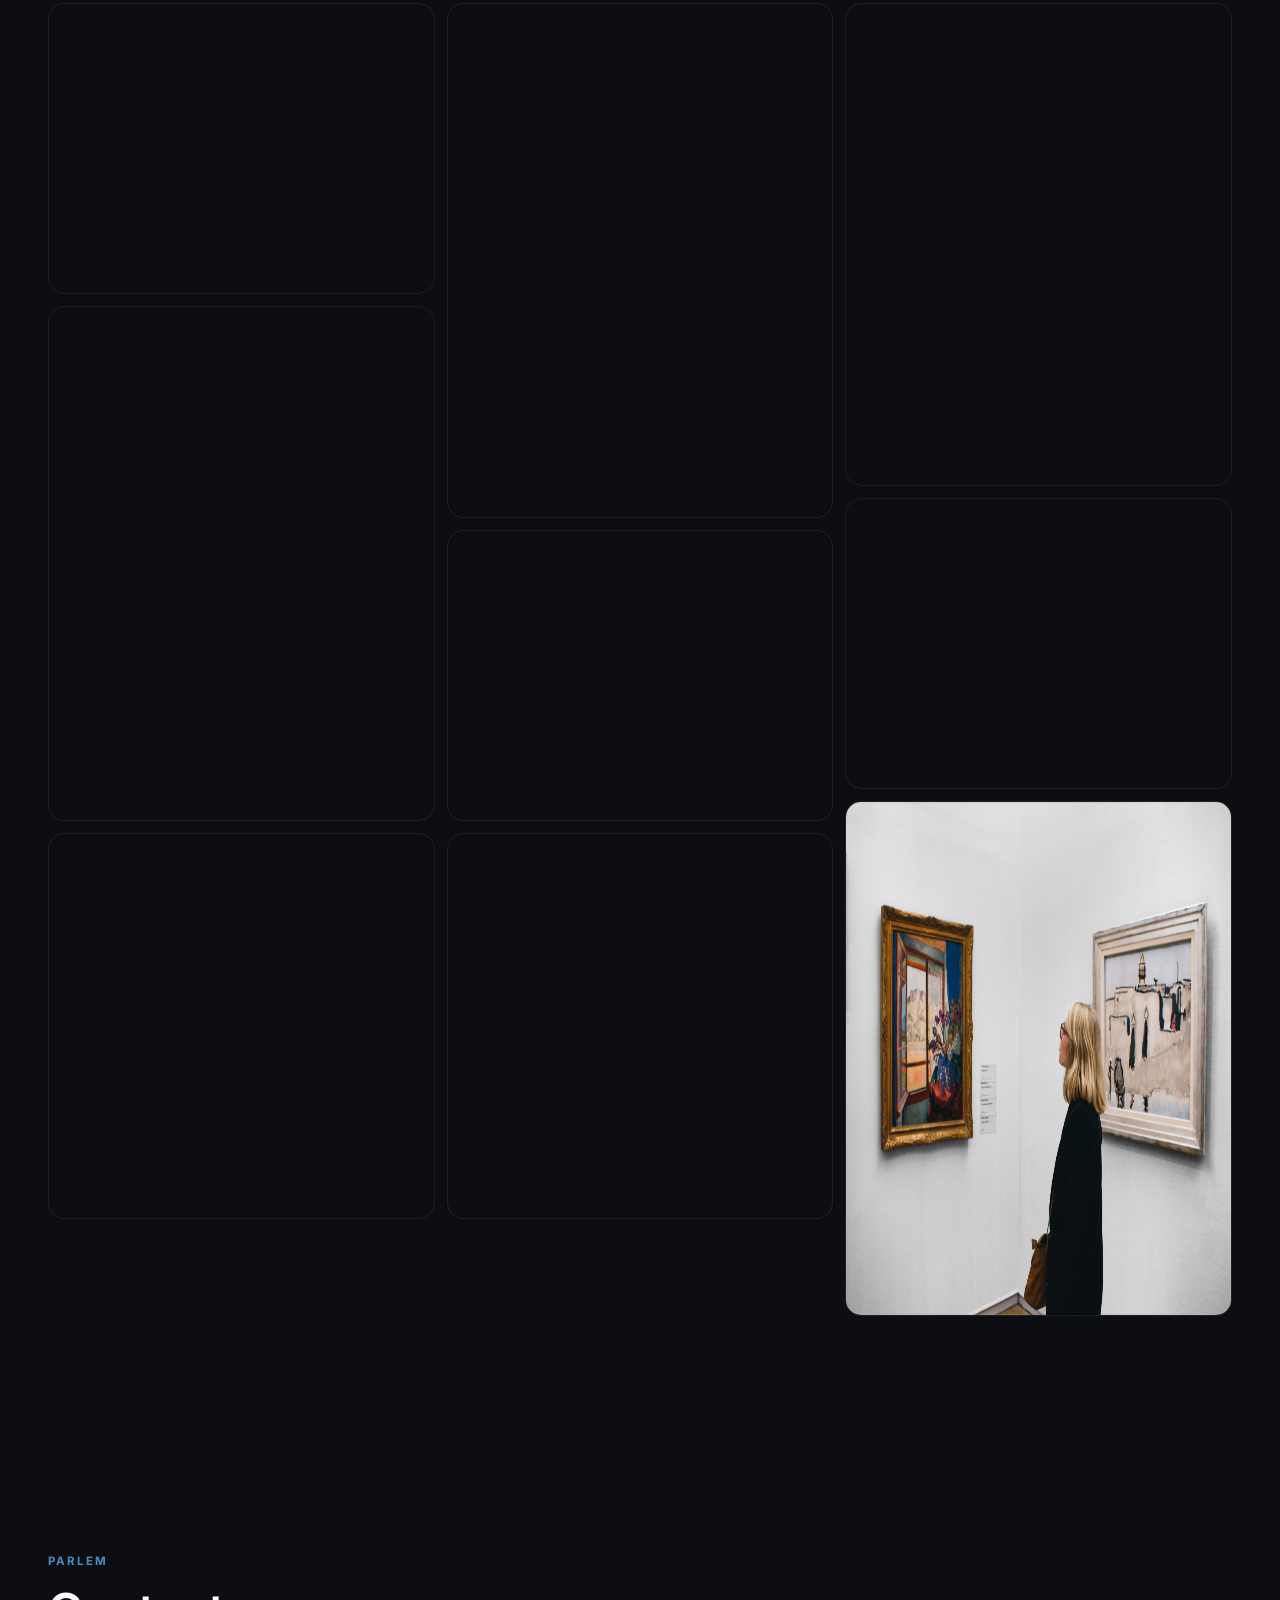
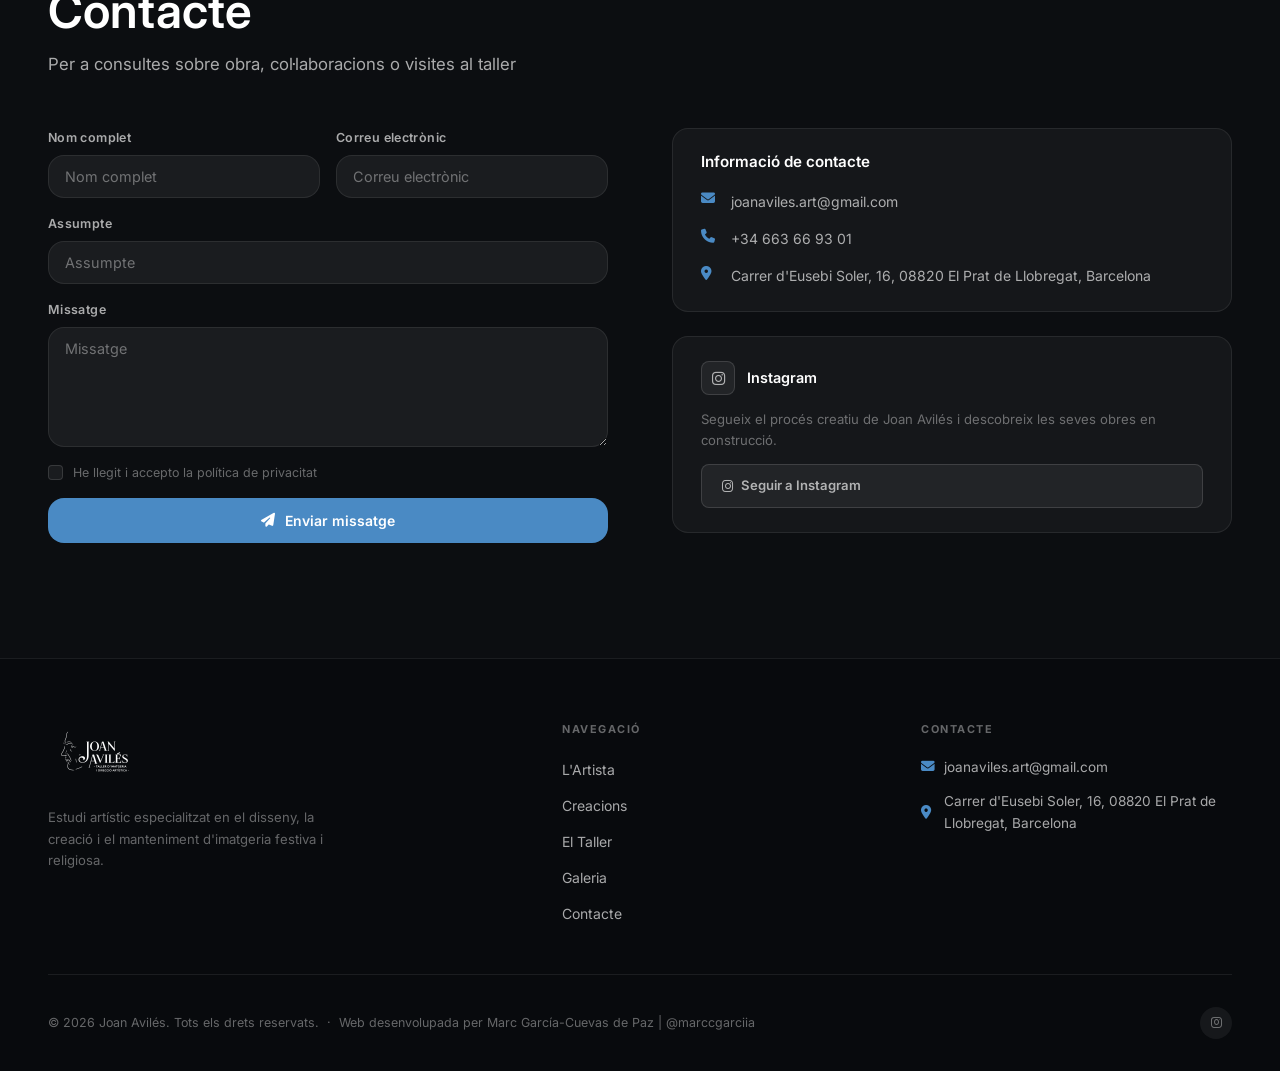
==== commit 270522aa: "Connecta formulari amb Formspree xlgzkrzr" ====
--- a/index.html
+++ b/index.html
@@ -747,7 +747,7 @@
             <form
               id="contact-form"
               class="contact-form"
-              action="https://formspree.io/f/XXXXXXXX"
+              action="https://formspree.io/f/xlgzkrzr"
               method="POST"
               novalidate>
 
